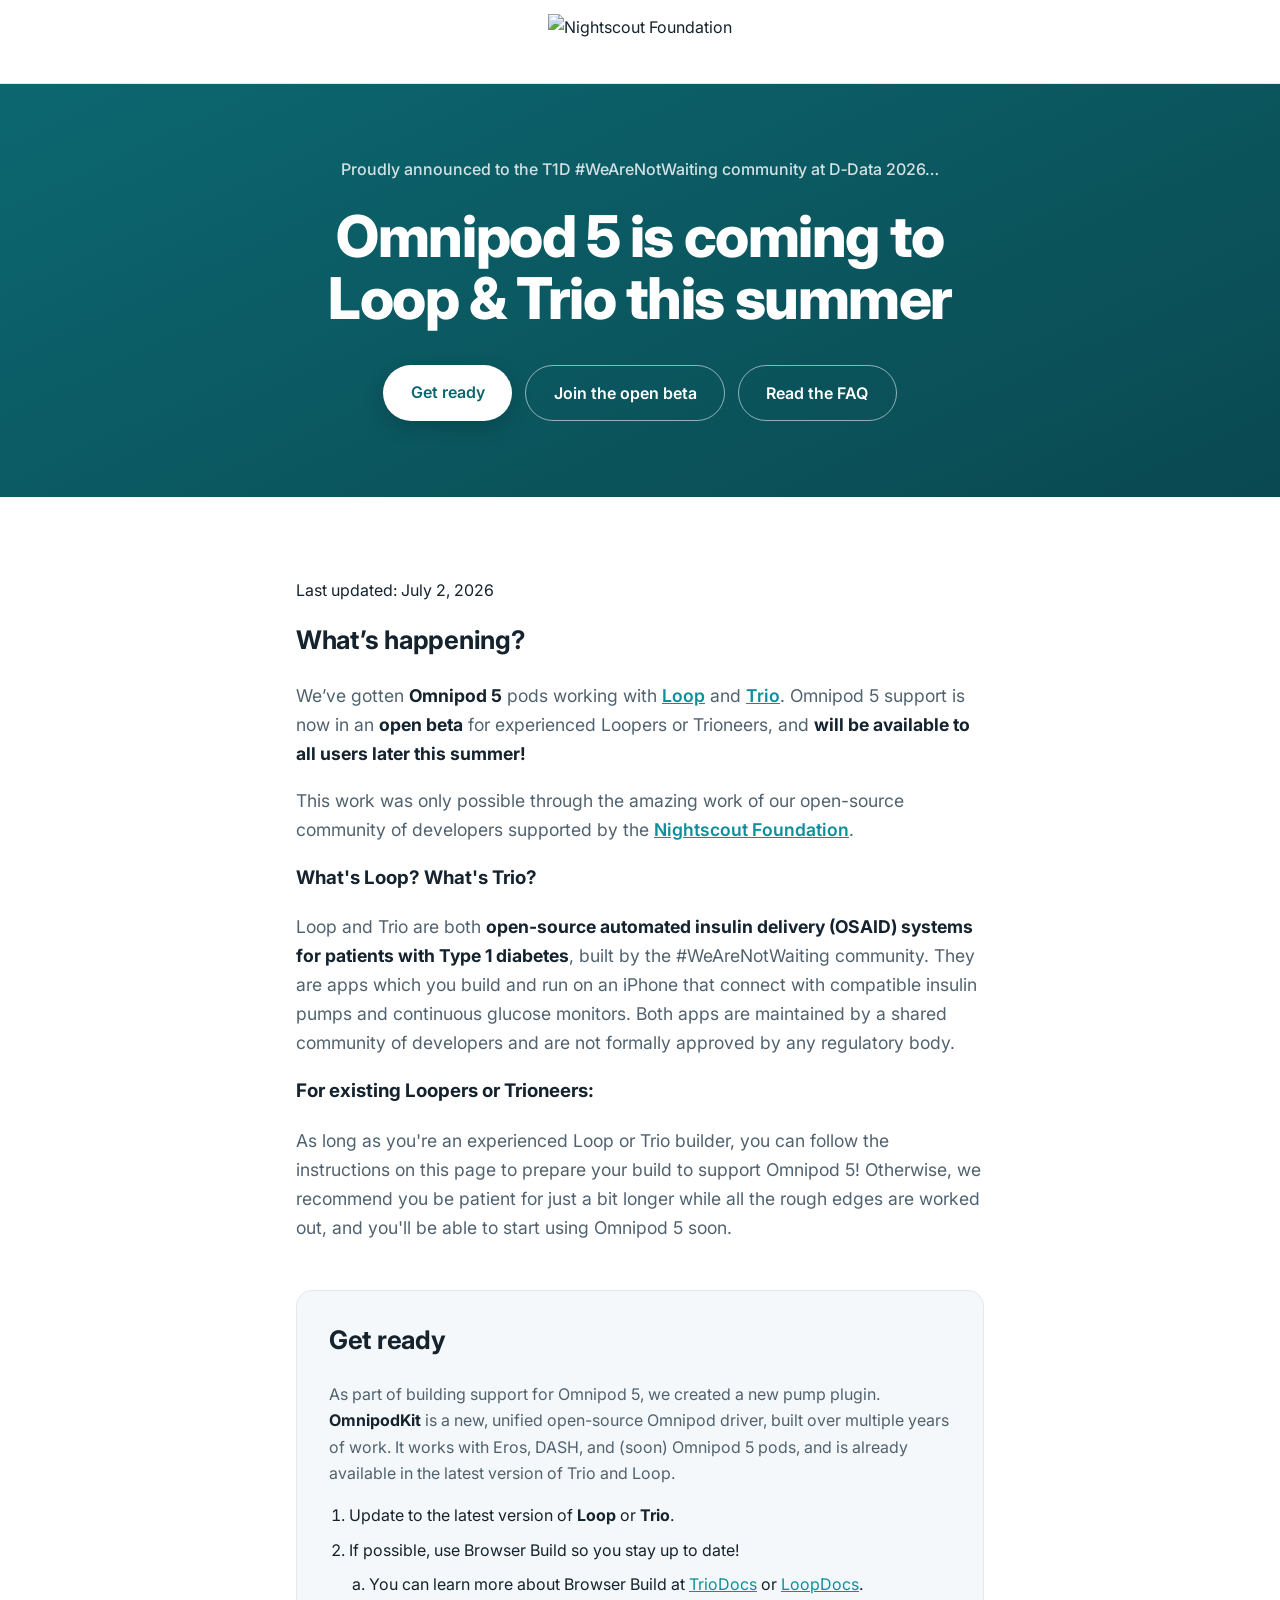
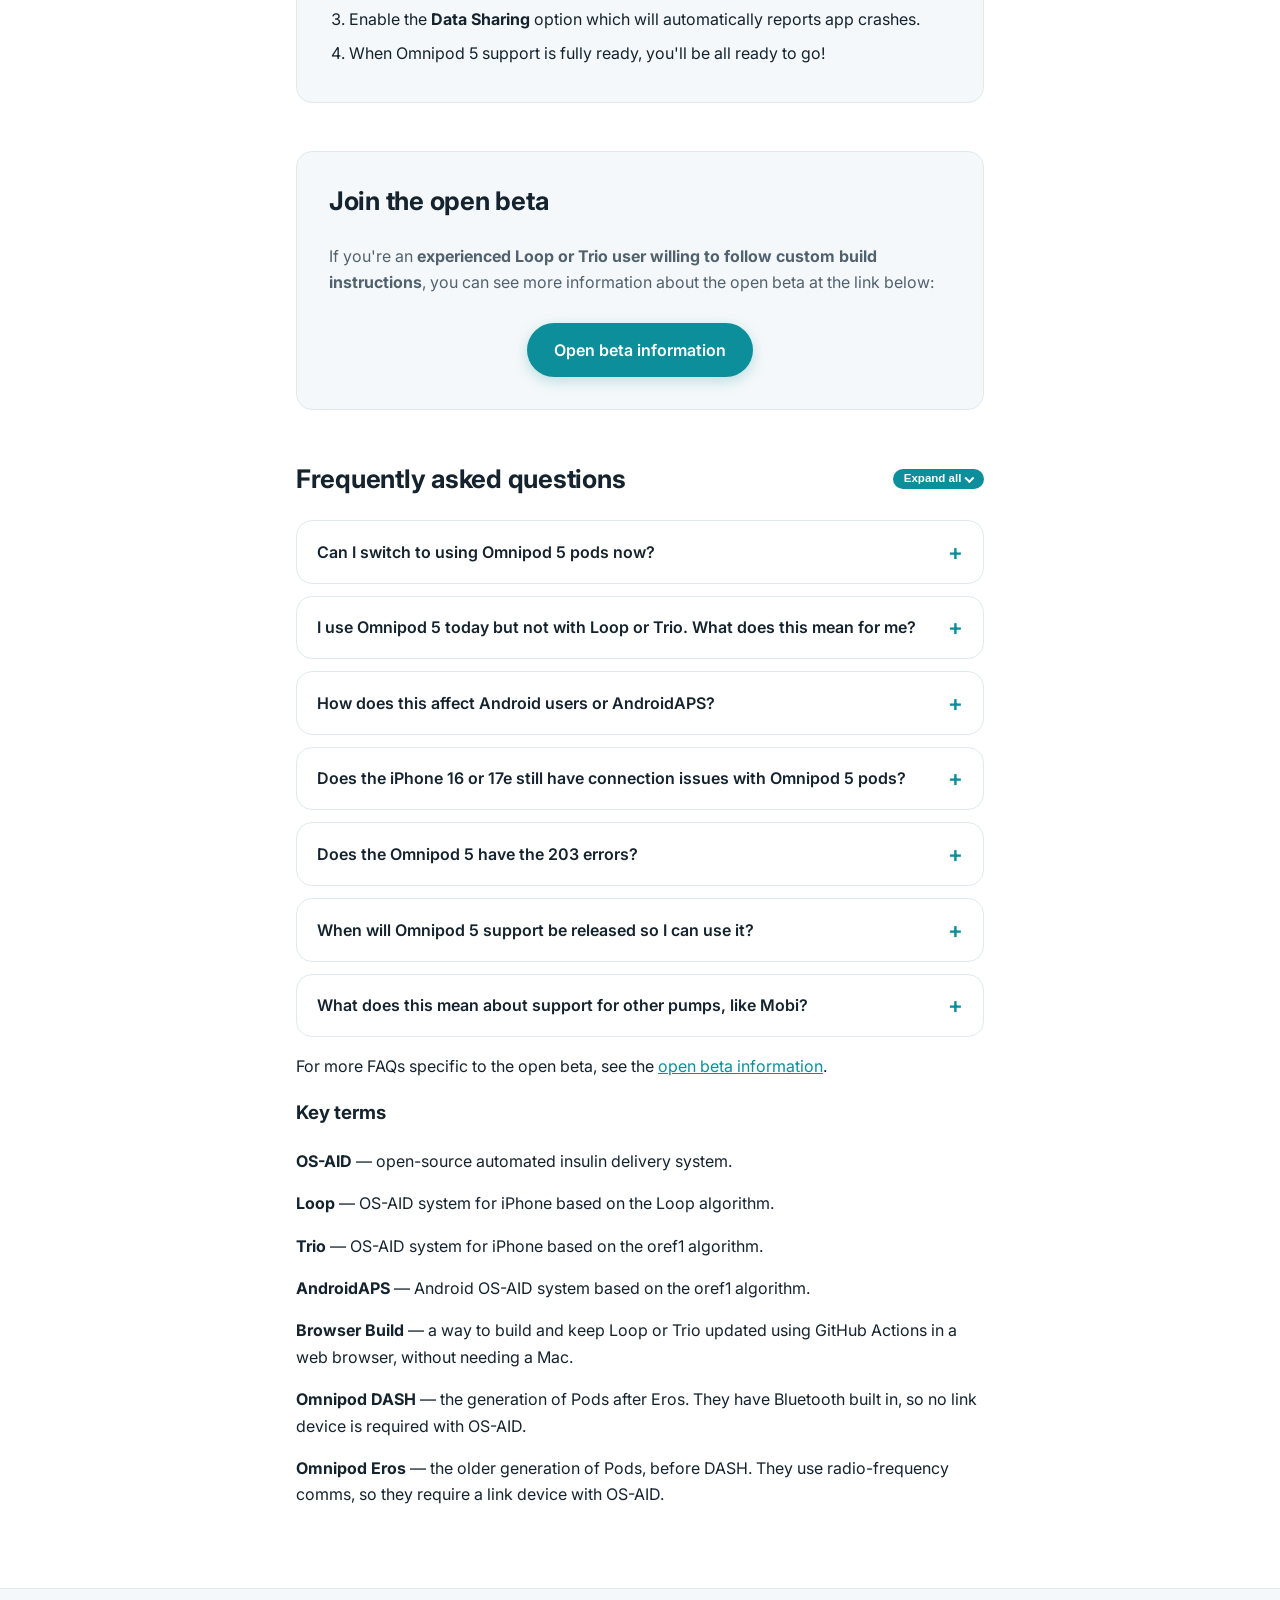
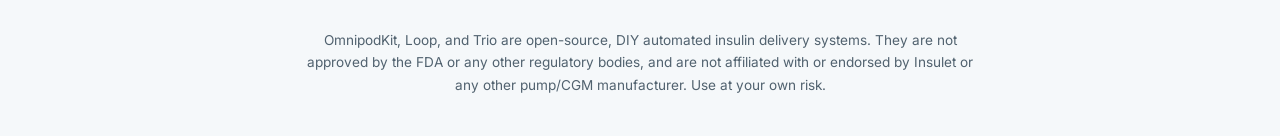
==== index.html @ 4ea5bf74 "open beta finalized" ====
<!DOCTYPE html>
<html lang="en">
<head>
  <meta charset="utf-8">
  <meta name="viewport" content="width=device-width, initial-scale=1">
  <title>Omnipod 5 &mdash; Open-Source AID</title>
  <meta name="description" content="Omnipod 5 support is coming to Loop and Trio. Now in open beta.">
  <link rel="canonical" href="https://nightscout.github.io/omnipod-five/">
  <link rel="icon" type="image/x-icon" href="https://images.squarespace-cdn.com/content/v1/55f63267e4b0b1dfc5acf418/1442265065987-1VM2K3CEKIJW9HN2O4BN/favicon.ico?format=100w">
  <meta name="theme-color" content="#0c6770">
  <meta property="og:site_name" content="Omnipod 5 Open-Source AID">
  <meta property="og:title" content="Omnipod 5 is coming to Loop &amp; Trio this summer">
  <meta property="og:description" content="Omnipod 5 support is coming to Loop and Trio. Now in open beta.">
  <meta property="og:url" content="https://nightscout.github.io/omnipod-five/">
  <meta property="og:type" content="website">
  <meta property="og:image" content="https://images.squarespace-cdn.com/content/v1/55f63267e4b0b1dfc5acf418/1442203069181-92NIEDXNKCFH2N60T7VS/ns+foundation+green+text.png?format=1500w">
  <meta property="og:image:alt" content="Nightscout Foundation logo">
  <meta name="twitter:card" content="summary">
  <meta name="twitter:title" content="Omnipod 5 is coming to Loop &amp; Trio this summer">
  <meta name="twitter:description" content="Omnipod 5 support is coming to Loop and Trio. Now in open beta.">
  <meta name="twitter:image" content="https://images.squarespace-cdn.com/content/v1/55f63267e4b0b1dfc5acf418/1442203069181-92NIEDXNKCFH2N60T7VS/ns+foundation+green+text.png?format=1500w">
  <link rel="preconnect" href="https://fonts.googleapis.com">
  <link rel="preconnect" href="https://fonts.gstatic.com" crossorigin>
  <link href="https://fonts.googleapis.com/css2?family=Inter:wght@400;500;600;800&display=swap" rel="stylesheet">
  <link rel="stylesheet" href="style.css">
  <script async src="https://www.googletagmanager.com/gtag/js?id=UA-79494897-1"></script><script>window.dataLayer = window.dataLayer || [];function gtag(){dataLayer.push(arguments);}gtag('js', new Date());gtag('set', 'developer_id.dZjQwMz', true);gtag('config', 'UA-79494897-1');</script>
</head>
<body>
  <div class="topbar">
    <div class="wrap logos">
      <img class="logo-ns" src="https://images.squarespace-cdn.com/content/v1/55f63267e4b0b1dfc5acf418/1442203069181-92NIEDXNKCFH2N60T7VS/ns+foundation+green+text.png?format=1500w" alt="Nightscout Foundation">
    </div>
  </div>

  <header class="hero">
    <div class="wrap">
      <p class="kicker">
        Proudly announced to the T1D #WeAreNotWaiting community at
        <span class="nowrap">D&#8209;Data&nbsp;2026&hellip;</span>
      </p>
      <h1>Omnipod&nbsp;5 is coming to Loop &amp; Trio this summer</h1>
      <div class="cta-row">
        <a class="btn btn-primary" href="#help">Get ready</a>
        <a class="btn btn-ghost" href="#open-beta">Join the open beta</a>
        <a class="btn btn-ghost" href="#faq">Read the FAQ</a>
      </div>
    </div>
  </header>

  <main class="wrap">
    <p>Last updated: July 2, 2026</p>
    <section id="about" class="about">
      <h2>What&rsquo;s happening?</h2>
      <p>
        We&rsquo;ve gotten <strong>Omnipod&nbsp;5</strong> pods working with
        
        <a href="https://loopdocs.org" target="_blank" rel="noopener">Loop</a> and
        <a href="https://triodocs.org" target="_blank" rel="noopener">Trio</a>. 
        Omnipod 5 support is now in an <strong>open beta</strong> for experienced Loopers or Trioneers,
        and <strong>will be available to all users later this summer!</strong>
      </p>

      <p>This work was only possible through the amazing work of 
        our open-source community of developers supported by the
        <a href="https://nightscoutfoundation.org" target="_blank" rel="noopener">Nightscout Foundation</a>.</p>


        
      <h3>What's Loop? What's Trio?</h3>
      <p>
        Loop and Trio are both <strong>open-source automated insulin delivery (OSAID) systems for patients with Type 1 diabetes</strong>, built by the #WeAreNotWaiting community.
        They are apps which you build and run on an iPhone that connect with compatible insulin pumps and continuous glucose monitors.
        Both apps are maintained by a shared community of developers and are not formally approved by any regulatory body.
      </p>

      <h3>For existing Loopers or Trioneers:</h3>
      <p>As long as you're an experienced Loop or Trio builder, you can follow the instructions on this page to prepare your build to support Omnipod 5!

       Otherwise, we recommend you be patient for just a bit longer while all the rough edges are worked out, and you'll be able to start using Omnipod 5 soon.
      </p>


    </section>

    <section id="help" class="callout">
      <h2>Get ready</h2>
      <p>
        As part of building support for Omnipod 5, we created a new pump plugin. 
        <strong>OmnipodKit</strong> is a new, unified open-source Omnipod driver,
        built over multiple years of work. It works with Eros, DASH, and (soon) 
        Omnipod&nbsp;5 pods, and is already available in the latest version of Trio
        and Loop.
      </p>
      <ol>
        <li>Update to the latest version of <strong>Loop</strong> or <strong>Trio</strong>.</li>
        <li>If possible, use Browser Build so you stay up to date!
          <ol type="a">
            <li>You can learn more about Browser Build at <a href="https://triodocs.org/install/build/browser/browser-build-overview/">TrioDocs</a> or <a href="https://loopkit.github.io/loopdocs/browser/bb-overview/">LoopDocs</a>.</li>
          </ol>
        </li>
        <li>Enable the <strong>Data Sharing</strong> option which will automatically reports app crashes.</li>
        <li>When Omnipod 5 support is fully ready, you'll be all ready to go!</li>
      </ol>
    </section>






    <section id="open-beta" class="callout">
      <h2>Join the open beta</h2>
      <p>
        If you're an <b>experienced Loop or Trio user willing to follow custom build instructions</b>, you can see more information about the open beta at the link below:
      </p>

      <div class="cta-row">
        <a class="btn" href="open-beta.html">Open beta information</a>
      </div>

    </section>

    <section id="faq" class="faq" itemscope itemtype="https://schema.org/FAQPage">
      <h2 class="faq-head">Frequently asked questions
        <span class="faq-head-actions">
          <button type="button" class="btn faq-expand-toggle">Expand all</button>
        </span>
      </h2>

      <details itemprop="mainEntity" itemscope itemtype="https://schema.org/Question">
        <summary itemprop="name">Can I switch to using Omnipod 5 pods now?</summary>
        <meta itemprop="keywords" content="availability, available now, use today, ready, switch, open beta, custom build, omnipodkit, dash, eros, data sharing">
        <div class="answer" itemprop="acceptedAnswer" itemscope itemtype="https://schema.org/Answer"><div itemprop="text">
          <p>
            We&rsquo;re excited too - <b>BUT Omnipod 5 support is not available in Trio or Loop yet</b> unless you are an advanced user willing to follow custom build instructions!
            However, OmnipodKit is already available in the latest
            versions of Trio and Loop for users of DASH and Eros pods.
          </p>
          <p>
            Our developers have put
            multiple years of work into a unified pump driver that works with Eros,
            DASH, and Omnipod&nbsp;5 pods. You can help us by enabling the Data Sharing
            option while continuing to use your current DASH or Eros pods.
          </p>
        </div></div>
      </details>

      <details itemprop="mainEntity" itemscope itemtype="https://schema.org/Question">
        <summary itemprop="name">I use Omnipod 5 today but not with Loop or Trio. What does this mean for me?</summary>
        <meta itemprop="keywords" content="current omnipod 5 user, existing user, official app, insulet, controller, nothing changes">
        <div class="answer" itemprop="acceptedAnswer" itemscope itemtype="https://schema.org/Answer"><div itemprop="text">
          <p>
            Loop and Trio are community-maintained applications for those who were not waiting for
            advanced algorithms to control their type 1 diabetes. <b>If Omnipod 5 is working for you,
              great! Nothing is changing.</b> This announcement brings more options to existing users of Loop and Trio
              who use other pumps or pods.
          </p>
        </div></div>
      </details>

      <details itemprop="mainEntity" itemscope itemtype="https://schema.org/Question">
        <summary itemprop="name">How does this affect Android users or AndroidAPS?</summary>
        <meta itemprop="keywords" content="android, aaps, samsung, pixel, eta, timeline, discord, facebook">
        <div class="answer" itemprop="acceptedAnswer" itemscope itemtype="https://schema.org/Answer"><div itemprop="text">
          <p>
            Loop and Trio are for iOS (iPhone) only. Once Omnipod 5 support has launched,
            you can get an iPhone and switch to Loop or Trio.
          </p>
          <p>
            While we don't have anything to announce today, there is work being done on supporting
            Omnipod 5 in AndroidAPS - it is just not ready and doesn't currently have an ETA.
          </p>
          <p>
            You can keep up to date on development progress by monitoring the
            <a href="https://www.facebook.com/groups/1900195340201874/" target="_blank" rel="noopener">AAPS Users Facebook group</a>
            or the <a href="https://discord.gg/unXQHEEYtF" target="_blank" rel="noopener">WeAreNotWaiting Discord server</a>. Tentatively, the AndroidAPS
            developers hope to support Omnipod&nbsp;5 by the end of the year &mdash;
            however, there is still much additional work needed.
          </p>
        </div></div>
      </details>

      <details itemprop="mainEntity" itemscope itemtype="https://schema.org/Question">
        <summary itemprop="name">Does the iPhone 16 or 17e still have connection issues with Omnipod 5 pods?</summary>
        <meta itemprop="keywords" content="iphone 16, iphone 17e, connection issues, bluetooth, disconnect, pairing, atlas, dash, compatibility, phone model">
        <div class="answer" itemprop="acceptedAnswer" itemscope itemtype="https://schema.org/Answer"><div itemprop="text">
          <p>
            There has been no indication that the iPhone&nbsp;16 or 17e have the same
            connection issues with Omnipod&nbsp;5 pods as with DASH Atlas pods.
          </p>
        </div></div>
      </details>

      <details itemprop="mainEntity" itemscope itemtype="https://schema.org/Question">
        <summary itemprop="name">Does the Omnipod 5 have the 203 errors?</summary>
        <meta itemprop="keywords" content="203 error, pod error, fault, failure, screamer, alarm, atlas">
        <div class="answer" itemprop="acceptedAnswer" itemscope itemtype="https://schema.org/Answer"><div itemprop="text">
          <p>
            We can&rsquo;t guarantee you won&rsquo;t encounter a 203 error or any other
            error, but at this time there has been no indication that the frequency of
            203 errors persists with Omnipod&nbsp;5 pods.
          </p>
        </div></div>
      </details>

      <details itemprop="mainEntity" itemscope itemtype="https://schema.org/Question">
        <summary itemprop="name">When will Omnipod 5 support be released so I can use it?</summary>
        <meta itemprop="keywords" content="release date, timeline, eta, when available, launch, summer, open beta, browser build">
        <div class="answer" itemprop="acceptedAnswer" itemscope itemtype="https://schema.org/Answer"><div itemprop="text">
          <p class="soon">When it&rsquo;s ready&trade;&#65039;</p> - likely by the end of the summer.
          <p>
            If you are familiar with building Loop or Trio, you can follow the open beta instructions above.
            Alternatively, just keep your app updated via Browser Build and you'll get support for Omnipod 5 when it's fully ready.
          </p>
        </div></div>
      </details>


      <details itemprop="mainEntity" itemscope itemtype="https://schema.org/Question">
        <summary itemprop="name">What does this mean about support for other pumps, like Mobi?</summary>
        <meta itemprop="keywords" content="tandem mobi, t:slim, tslim, other pumps, new pumps, pump support">
        <div class="answer" itemprop="acceptedAnswer" itemscope itemtype="https://schema.org/Answer"><div itemprop="text">
          <p>
            The same developers working on Omnipod&nbsp;5 are also working on Mobi.
            Omnipod&nbsp;5 took priority due to the drastic increase in 203 errors and
            iPhone 16/17e communication issues. We are still working on Tandem Mobi and
            hope to have an update for you&hellip; soon&trade;&#65039;&hellip;
          </p>
        </div></div>
      </details>

      <p>For more FAQs specific to the open beta, see the <a href="open-beta.html">open beta information</a>.</p>
    </section>

    <p></p>

      <h3>Key terms</h3>
      <p><strong>OS-AID</strong> &mdash; open-source automated insulin delivery system.</p>
      <p><strong>Loop</strong> &mdash; OS-AID system for iPhone based on the Loop algorithm.</p>
      <p><strong>Trio</strong> &mdash; OS-AID system for iPhone based on the oref1 algorithm.</p>
      <p><strong>AndroidAPS</strong> &mdash; Android OS-AID system based on the oref1 algorithm.</p>
      <p><strong>Browser Build</strong> &mdash; a way to build and keep Loop or Trio updated using GitHub Actions in a web browser, without needing a Mac.</p>
      <p><strong>Omnipod DASH</strong> &mdash; the generation of Pods after Eros. They have Bluetooth built in, so no link device is required with OS-AID.</p>
      <p><strong>Omnipod Eros</strong> &mdash; the older generation of Pods, before DASH. They use radio-frequency comms, so they require a link device with OS-AID.</p>

  </main>

  <footer class="site-footer">
    <div class="wrap">
      <p class="disclaimer">
        OmnipodKit, Loop, and Trio are open-source, DIY automated insulin
        delivery systems. They are not approved by the FDA or any other regulatory bodies, and are not
        affiliated with or endorsed by Insulet or any other pump/CGM manufacturer. Use at
        your own risk.
      </p>
    </div>
  </footer>

  <script src="faq.js" defer></script>
</body>
</html>
---- style.css ----
:root {
  --bg: #ffffff;
  --bg-soft: #f5f8fa;
  --fg: #15232e;
  --fg-soft: #51626f;
  --accent: #0c8f9b;
  --accent-deep: #0a6f79;
  --brand-1: #0c6770;
  --brand-2: #0a4951;
  --border: #e2e9ed;
  --radius: 16px;
}

* { box-sizing: border-box; }

html { scroll-behavior: smooth; }

body {
  margin: 0;
  background: var(--bg);
  color: var(--fg);
  font-family: "Inter", -apple-system, BlinkMacSystemFont, "Segoe UI", Roboto, Helvetica, Arial, sans-serif;
  line-height: 1.65;
  -webkit-font-smoothing: antialiased;
}

.wrap {
  width: 100%;
  max-width: 46rem;
  margin: 0 auto;
  padding: 0 1.5rem;
}

.nowrap { white-space: nowrap; }

/* Partner logo bar */
.topbar {
  background: #fff;
  padding: 0.9rem 0;
  border-bottom: 1px solid var(--border);
}

.logos {
  display: flex;
  flex-wrap: wrap;
  align-items: center;
  justify-content: center;
  gap: 0.75rem 2.75rem;
}

.logos img {
  width: auto;
  vertical-align: middle;
}

.logo-ns { height: 54px; }

/* Hero */
.hero {
  background: linear-gradient(155deg, var(--brand-1) 0%, var(--brand-2) 100%);
  color: #fff;
  padding: 4.5rem 0 4.75rem;
  text-align: center;
}

.kicker {
  font-size: 1rem;
  font-weight: 500;
  color: rgba(255, 255, 255, 0.82);
  max-width: 38rem;
  margin: 0 auto 1.4rem;
}

.hero h1 {
  font-size: clamp(2.4rem, 6vw, 3.6rem);
  font-weight: 800;
  line-height: 1.08;
  margin: 0 auto 2.25rem;
  max-width: 18ch;
  letter-spacing: -0.025em;
}

.cta-row {
  display: flex;
  gap: 0.85rem;
  justify-content: center;
  flex-wrap: wrap;
}

.btn {
  display: inline-block;
  padding: 0.85rem 1.7rem;
  border-radius: 999px;
  font-weight: 600;
  font-size: 1rem;
  text-decoration: none;
  transition: transform 0.12s ease, background 0.12s ease, box-shadow 0.12s ease;
  /* Default appearance (used on light backgrounds, e.g. the open-beta callout) */
  background: var(--accent);
  color: #fff;
  box-shadow: 0 4px 14px rgba(12, 143, 155, 0.25);
}

.btn:hover { background: var(--accent-deep); }

.btn:active { transform: translateY(1px); }

.btn-primary {
  background: #fff;
  color: var(--brand-1);
  box-shadow: 0 6px 20px rgba(0, 0, 0, 0.18);
}

.btn-primary:hover { background: #f0fbfb; }

.btn-ghost {
  background: transparent;
  box-shadow: none;
  border: 1.5px solid rgba(255, 255, 255, 0.55);
  color: #fff;
}

.btn-ghost:hover { background: rgba(255, 255, 255, 0.14); }

/* Sections */
main.wrap { padding-top: 4rem; padding-bottom: 4rem; }

section + section { margin-top: 3rem; }

h2 {
  font-size: 1.6rem;
  letter-spacing: -0.01em;
  margin: 0 0 1.25rem;
}

.about p { font-size: 1.1rem; color: var(--fg-soft); }
.about strong { color: var(--fg); }

a { color: var(--accent); }
.about a { font-weight: 600; }

/* Callout */
.callout {
  background: var(--bg-soft);
  border: 1px solid var(--border);
  border-radius: var(--radius);
  padding: 1.75rem 2rem;
}

.callout > p {
  margin: 0 0 1rem;
  color: var(--fg-soft);
}

.callout > p strong { color: var(--fg); }

.callout ol {
  margin: 0;
  padding-left: 1.25rem;
}

.callout li { margin: 0.5rem 0; }

/* FAQ */
.faq details {
  border: 1px solid var(--border);
  border-radius: var(--radius);
  margin-bottom: 0.75rem;
  background: var(--bg);
  overflow: hidden;
}

.faq summary {
  cursor: pointer;
  padding: 1.1rem 1.25rem;
  font-weight: 600;
  list-style: none;
  display: flex;
  justify-content: space-between;
  align-items: center;
  gap: 1rem;
}

.faq summary::-webkit-details-marker { display: none; }

.faq summary::after {
  content: "+";
  font-size: 1.4rem;
  color: var(--accent);
  transition: transform 0.2s ease;
  line-height: 1;
}

.faq details[open] summary::after { transform: rotate(45deg); }

.faq .answer {
  padding: 0 1.25rem 1.1rem;
  color: var(--fg-soft);
}

.faq .answer p { margin: 0.5rem 0; }

.soon {
  font-weight: 600;
  color: var(--accent);
}
/* Subpage */
.hero.subpage { padding: 3rem 0 3.25rem; }

.hero.subpage h1 { margin-bottom: 1.25rem; }

.back-link {
  display: inline-block;
  margin-bottom: 1.5rem;
  font-weight: 600;
  color: var(--accent);
  text-decoration: none;
}

.back-link:hover { text-decoration: underline; }

.stub {
  font-style: italic;
  color: var(--fg-soft);
}

/* FAQ band with side table of contents (open-beta subpage) */
.faq-band {
  border-top: 1px solid var(--border);
  margin-top: 3rem;
  padding: 3rem 0;
}

.faq-inner {
  width: 100%;
  max-width: 60rem;
  margin: 0 auto;
  padding: 0 1.5rem;
}

.faq-layout {
  display: grid;
  grid-template-columns: 15rem 1fr;
  gap: 2.5rem;
  align-items: start;
  margin-top: 1.5rem;
}

.faq-toc { position: sticky; top: 1.5rem; }

.faq-toc h3 {
  font-size: 0.8rem;
  text-transform: uppercase;
  letter-spacing: 0.06em;
  color: var(--fg-soft);
  margin: 0 0 0.75rem;
}

.faq-toc ol {
  list-style: none;
  margin: 0;
  padding: 0;
  border-left: 2px solid var(--border);
}

.faq-toc a {
  display: block;
  padding: 0.4rem 0 0.4rem 1rem;
  margin-left: -2px;
  border-left: 2px solid transparent;
  color: var(--fg-soft);
  text-decoration: none;
  font-weight: 500;
  font-size: 0.95rem;
  line-height: 1.35;
}

.faq-toc a:hover { color: var(--accent); }

.faq-toc a.active {
  color: var(--accent);
  border-left-color: var(--accent);
  font-weight: 600;
}

.faq-group { scroll-margin-top: 1.5rem; }
.faq-group + .faq-group { margin-top: 2.5rem; }

.faq-group h3 {
  font-size: 1.2rem;
  margin: 0 0 1rem;
}

.faq-head {
  display: flex;
  align-items: center;
  justify-content: space-between;
  gap: 0.75rem 1rem;
  flex-wrap: wrap;
}

/* Mini variant of .btn, right-aligned within the FAQ heading. */
.faq-expand-toggle.btn {
  margin-left: auto;
  padding: 0.28rem 0.7rem;
  font-size: 0.72rem;
  font-weight: 600;
  line-height: 1;
  border: 0;
  border-radius: 999px;
  box-shadow: none;
  cursor: pointer;
  white-space: nowrap;
  display: inline-flex;
  align-items: center;
  gap: 0.4em;
}

/* Chevron: points down (v) when collapsed, flips up (^) when expanded. */
.faq-expand-toggle.btn::after {
  content: "";
  width: 0.42em;
  height: 0.42em;
  border-right: 2px solid currentColor;
  border-bottom: 2px solid currentColor;
  transform: translateY(-0.12em) rotate(45deg);
  transition: transform 0.15s ease;
}

.faq-expand-toggle.btn.is-open::after {
  transform: translateY(0.12em) rotate(-135deg);
}

/* Right-aligned actions cluster (search + expand toggle) in the FAQ heading. */
.faq-head-actions {
  margin-left: auto;
  display: inline-flex;
  align-items: center;
  gap: 0.6rem;
  flex-wrap: wrap;
}

.faq-head-actions .faq-expand-toggle.btn { margin-left: 0; }

.faq-search-input {
  font-family: inherit;
  font-weight: 400;
  font-size: 0.85rem;
  padding: 0.4rem 0.85rem;
  border: 1px solid var(--border);
  border-radius: 999px;
  background: #fff;
  color: var(--fg);
  min-width: 14rem;
  transition: border-color 0.15s ease, box-shadow 0.15s ease;
}

.faq-search-input::placeholder { color: var(--fg-soft); }

.faq-search-input:focus {
  outline: none;
  border-color: var(--accent);
  box-shadow: 0 0 0 3px rgba(12, 143, 155, 0.15);
}

.faq-no-results {
  color: var(--fg-soft);
  margin-top: 1rem;
}

@media (max-width: 40rem) {
  .faq-head-actions { width: 100%; }
  .faq-search-input { flex: 1 1 auto; min-width: 0; }
}

@media (max-width: 52rem) {
  .faq-layout { grid-template-columns: 1fr; gap: 1.25rem; }
  .faq-toc { position: static; }
  .faq-toc ol {
    display: flex;
    flex-wrap: wrap;
    gap: 0.5rem;
    border-left: 0;
  }
  .faq-toc a {
    margin-left: 0;
    padding: 0.35rem 0.75rem;
    border: 1px solid var(--border);
    border-radius: 999px;
  }
  .faq-toc a.active { border-color: var(--accent); }
}

/* Warning callout (open-beta subpage) */
.warning {
  background: #fff8e6;
  border: 1px solid #f0d68a;
  border-left: 4px solid #e0a800;
  border-radius: var(--radius);
  padding: 1.25rem 1.5rem;
  margin-top: 1.5rem;
  color: var(--fg);
}

.warning-title {
  margin: 0 0 0.5rem;
  font-weight: 700;
  font-size: 1.1rem;
  text-transform: uppercase;
  letter-spacing: 0.03em;
  color: var(--fg-soft);
}

.warning p { margin: 0 0 0.75rem; }
.warning ol { margin: 0; padding-left: 1.25rem; }
.warning li { margin: 0.5rem 0; }

/* Button rows below warning/callout text */
.warning .cta-row,
.callout .cta-row {
  padding: 0.75rem 0 0.25rem;
}

/* Setup instructions band (open-beta subpage) */
.setup-band {
  border-top: 1px solid var(--border);
  padding: 3rem 0 1rem;
}

.setup-band > .wrap > h2 { margin-bottom: 1.5rem; }

/* Footer */
.site-footer {
  border-top: 1px solid var(--border);
  padding: 2.5rem 0;
  background: var(--bg-soft);
}

.disclaimer {
  font-size: 0.85rem;
  color: var(--fg-soft);
  margin: 0;
  text-align: center;
}
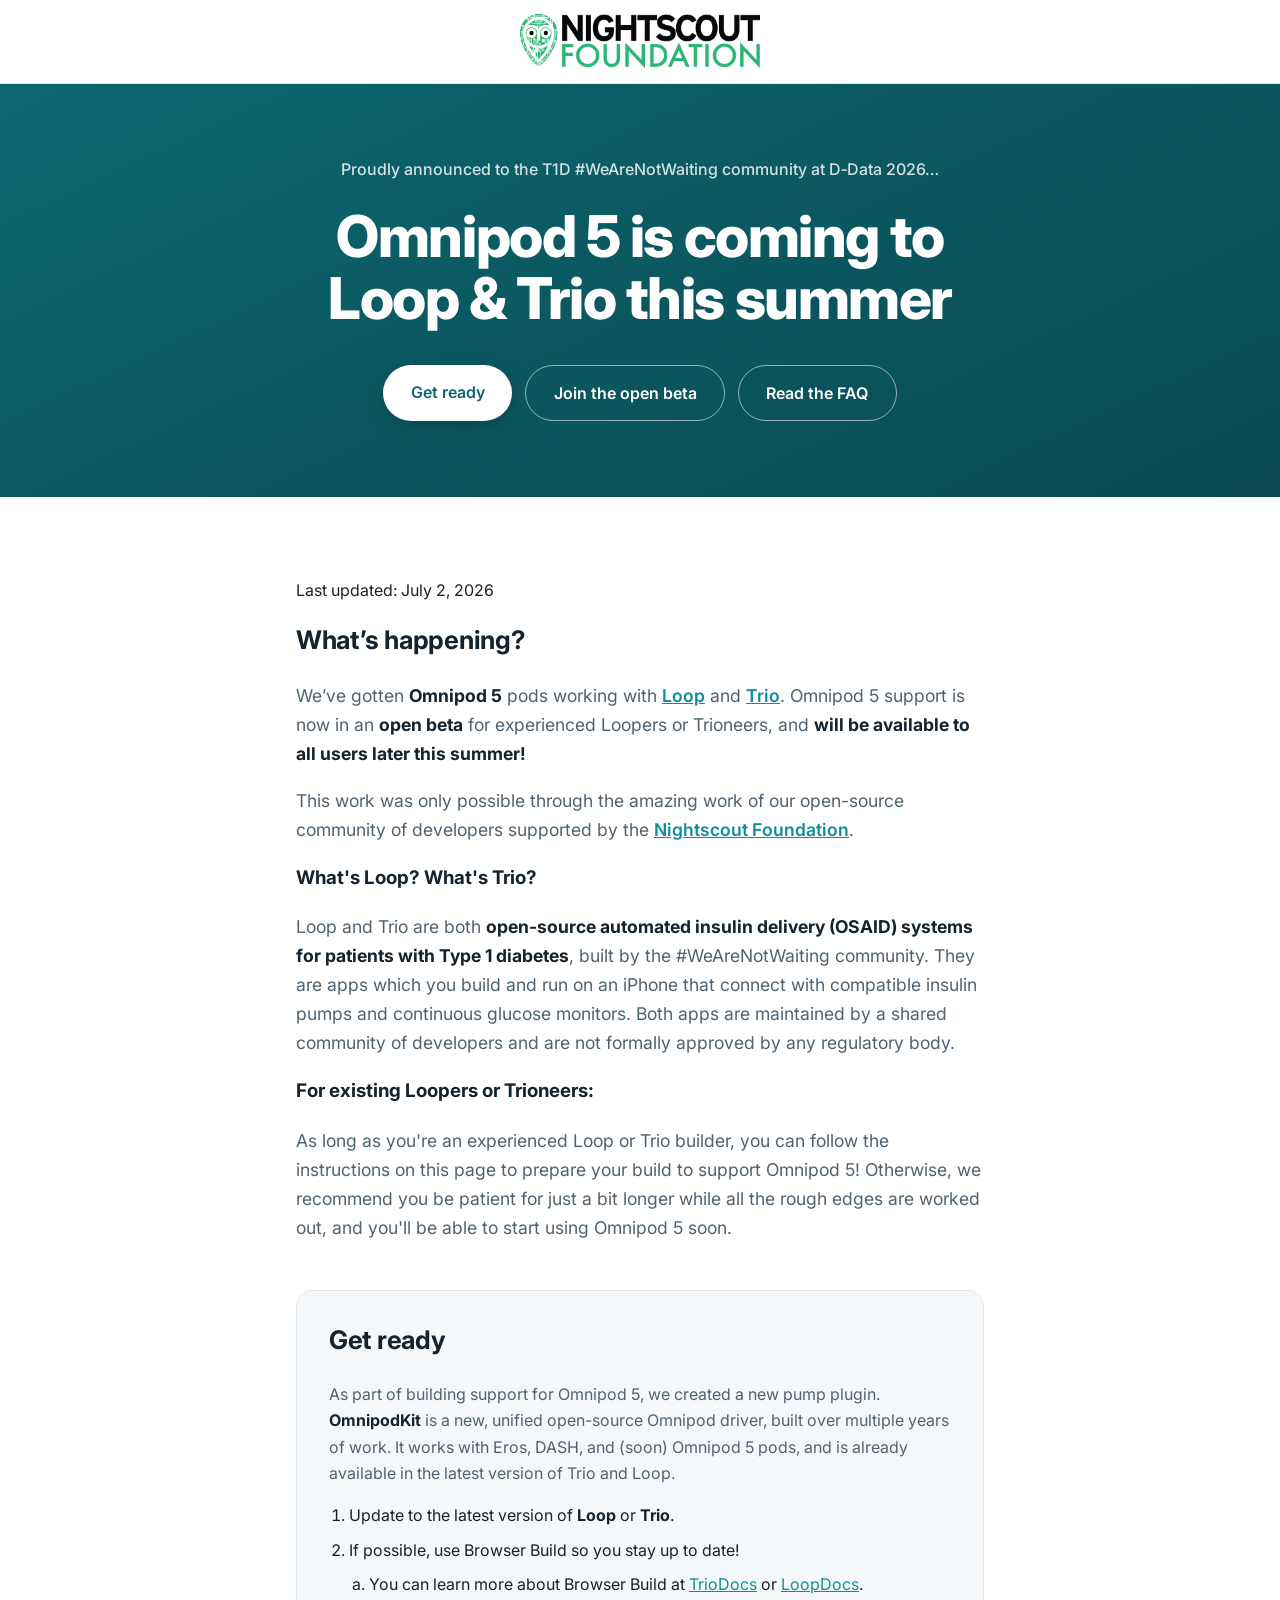
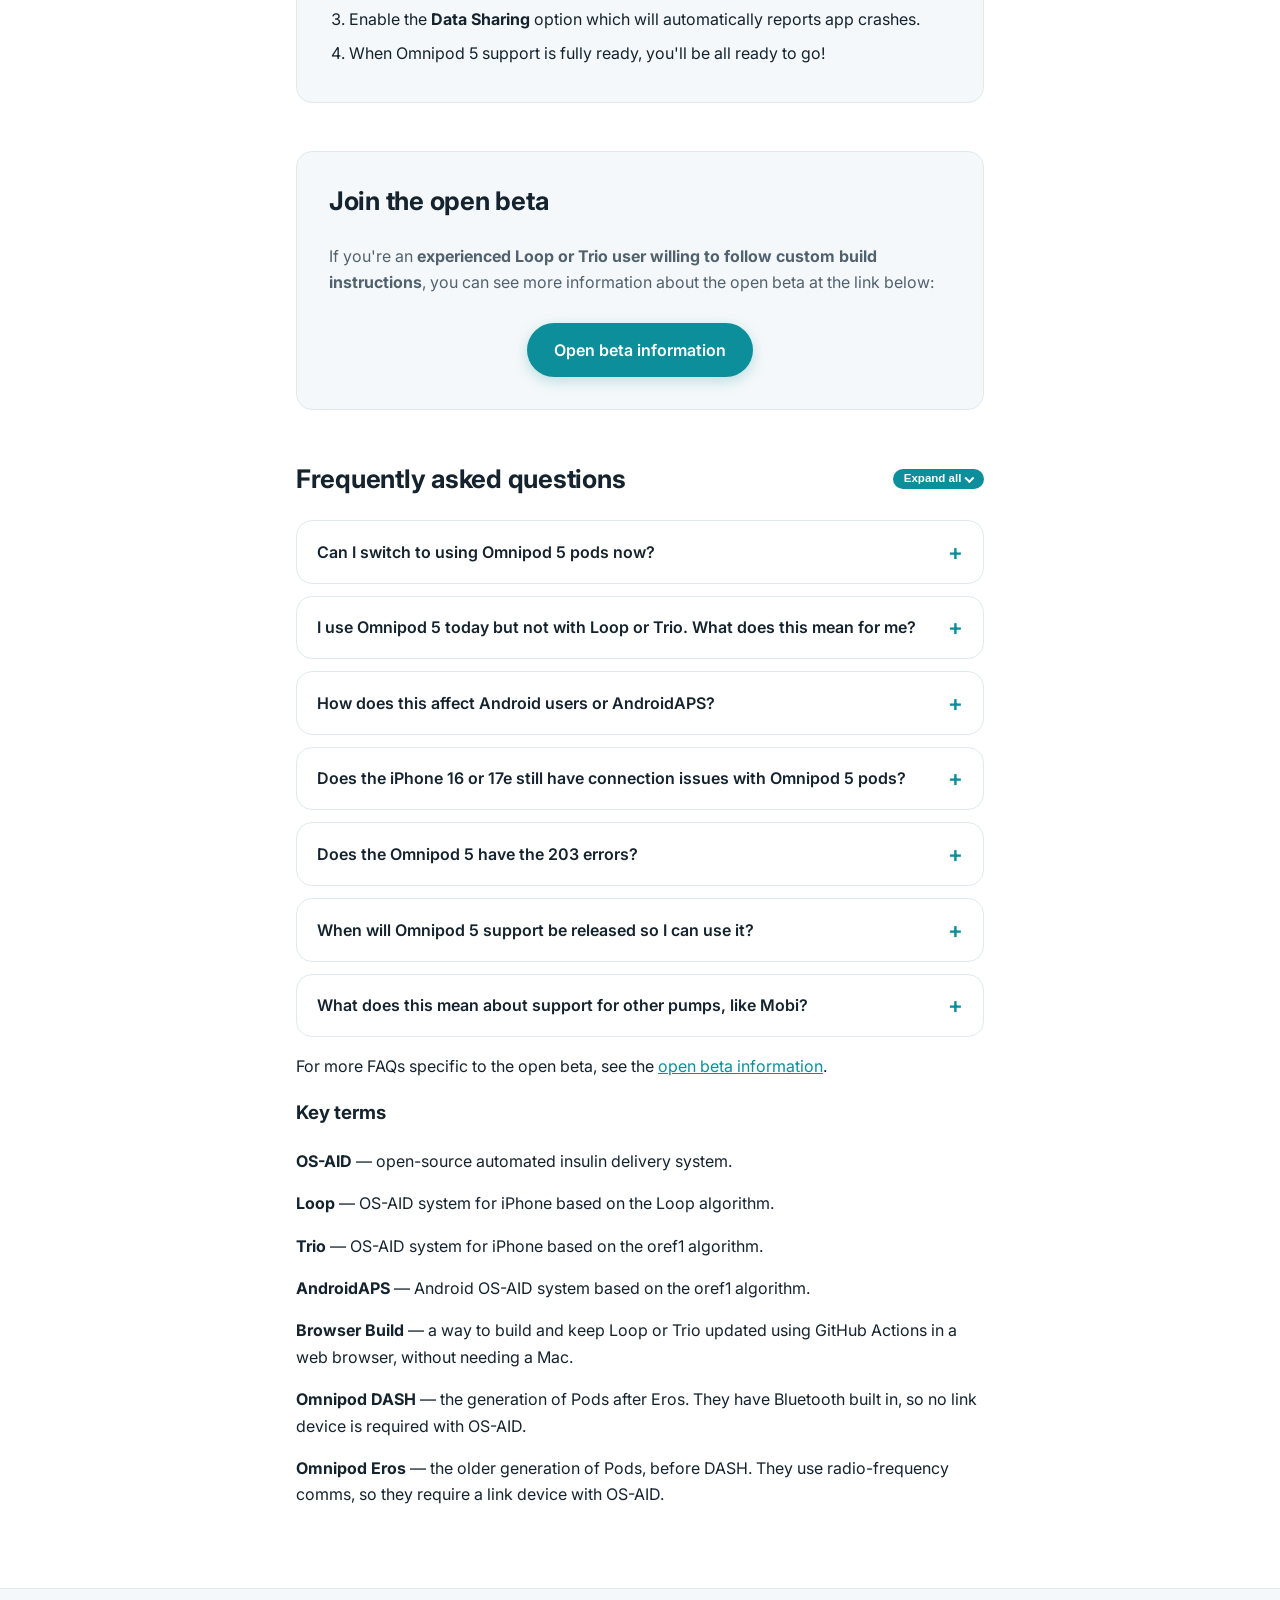
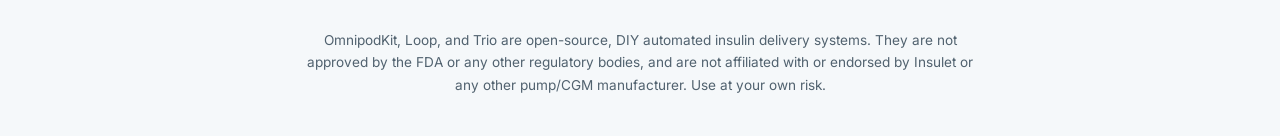
==== commit 30b94d80: "fix logos" ====
--- a/index.html
+++ b/index.html
@@ -6,19 +6,19 @@
   <title>Omnipod 5 &mdash; Open-Source AID</title>
   <meta name="description" content="Omnipod 5 support is coming to Loop and Trio. Now in open beta.">
   <link rel="canonical" href="https://nightscout.github.io/omnipod-five/">
-  <link rel="icon" type="image/x-icon" href="https://images.squarespace-cdn.com/content/v1/55f63267e4b0b1dfc5acf418/1442265065987-1VM2K3CEKIJW9HN2O4BN/favicon.ico?format=100w">
+  <link rel="icon" type="image/x-icon" href="favicon.ico">
   <meta name="theme-color" content="#0c6770">
   <meta property="og:site_name" content="Omnipod 5 Open-Source AID">
   <meta property="og:title" content="Omnipod 5 is coming to Loop &amp; Trio this summer">
   <meta property="og:description" content="Omnipod 5 support is coming to Loop and Trio. Now in open beta.">
   <meta property="og:url" content="https://nightscout.github.io/omnipod-five/">
   <meta property="og:type" content="website">
-  <meta property="og:image" content="https://images.squarespace-cdn.com/content/v1/55f63267e4b0b1dfc5acf418/1442203069181-92NIEDXNKCFH2N60T7VS/ns+foundation+green+text.png?format=1500w">
+  <meta property="og:image" content="logo.png">
   <meta property="og:image:alt" content="Nightscout Foundation logo">
   <meta name="twitter:card" content="summary">
   <meta name="twitter:title" content="Omnipod 5 is coming to Loop &amp; Trio this summer">
   <meta name="twitter:description" content="Omnipod 5 support is coming to Loop and Trio. Now in open beta.">
-  <meta name="twitter:image" content="https://images.squarespace-cdn.com/content/v1/55f63267e4b0b1dfc5acf418/1442203069181-92NIEDXNKCFH2N60T7VS/ns+foundation+green+text.png?format=1500w">
+  <meta name="twitter:image" content="logo.png">
   <link rel="preconnect" href="https://fonts.googleapis.com">
   <link rel="preconnect" href="https://fonts.gstatic.com" crossorigin>
   <link href="https://fonts.googleapis.com/css2?family=Inter:wght@400;500;600;800&display=swap" rel="stylesheet">
@@ -28,7 +28,7 @@
 <body>
   <div class="topbar">
     <div class="wrap logos">
-      <img class="logo-ns" src="https://images.squarespace-cdn.com/content/v1/55f63267e4b0b1dfc5acf418/1442203069181-92NIEDXNKCFH2N60T7VS/ns+foundation+green+text.png?format=1500w" alt="Nightscout Foundation">
+      <img class="logo-ns" src="logo.png" alt="Nightscout Foundation">
     </div>
   </div>
 
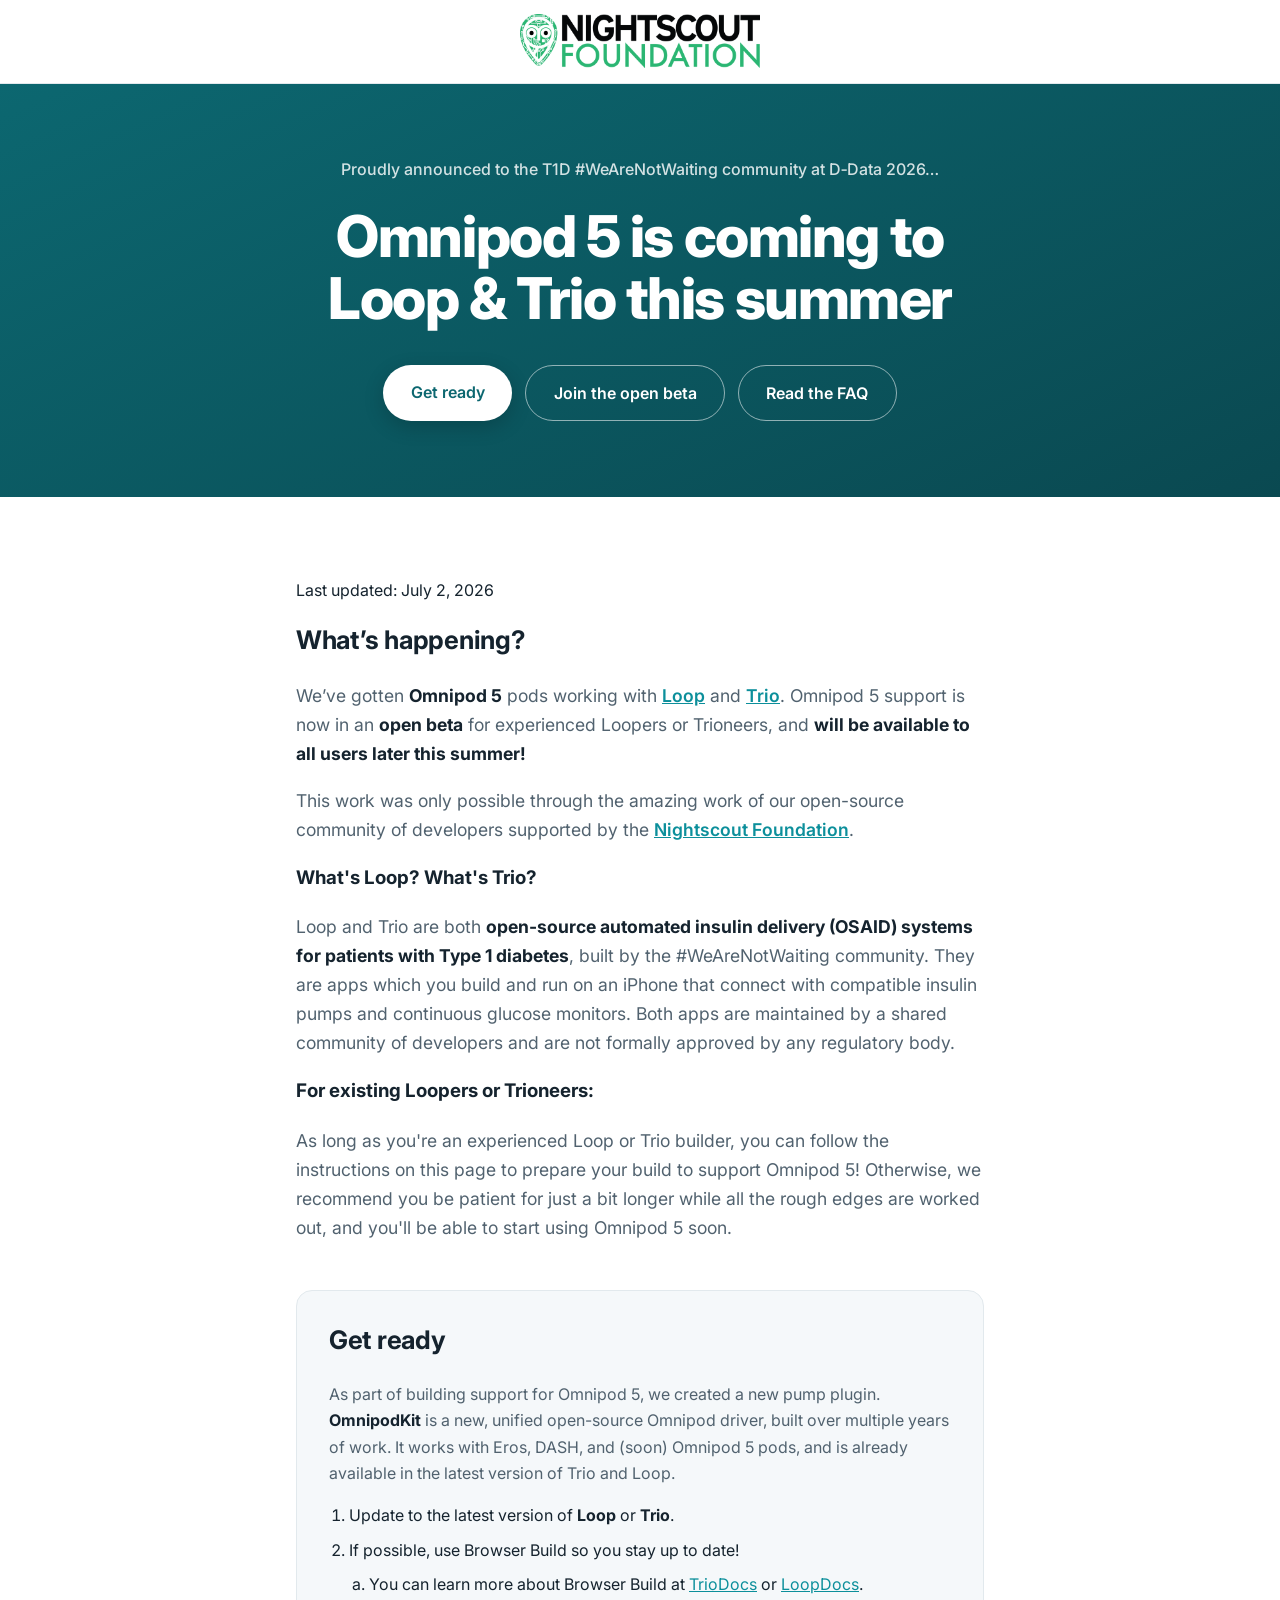
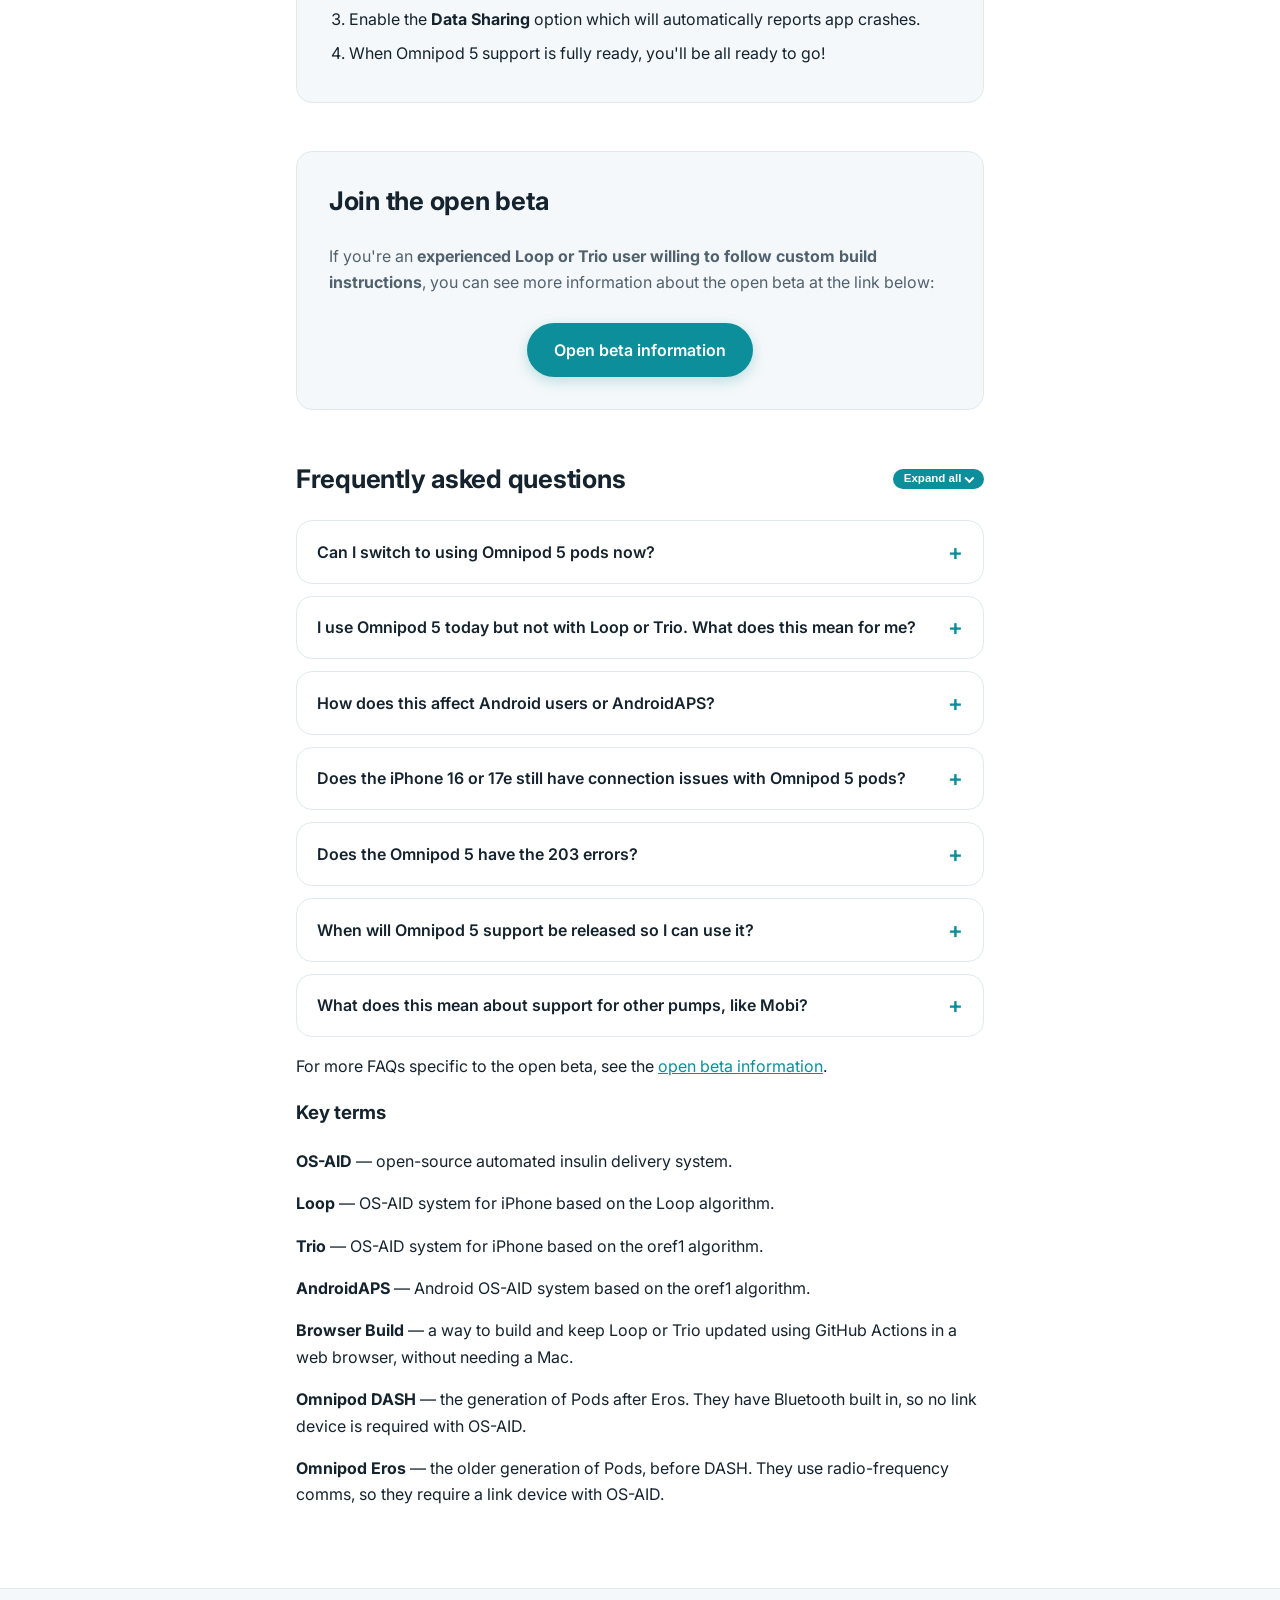
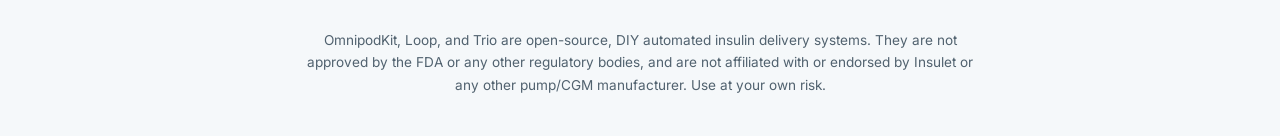
==== commit 05c5d61a: "fix image" ====
--- a/index.html
+++ b/index.html
@@ -13,12 +13,14 @@
   <meta property="og:description" content="Omnipod 5 support is coming to Loop and Trio. Now in open beta.">
   <meta property="og:url" content="https://nightscout.github.io/omnipod-five/">
   <meta property="og:type" content="website">
-  <meta property="og:image" content="logo.png">
+  <meta property="og:image" content="https://nightscout.github.io/omnipod-five/og-image.png">
+  <meta property="og:image:width" content="1200">
+  <meta property="og:image:height" content="630">
   <meta property="og:image:alt" content="Nightscout Foundation logo">
-  <meta name="twitter:card" content="summary">
+  <meta name="twitter:card" content="summary_large_image">
   <meta name="twitter:title" content="Omnipod 5 is coming to Loop &amp; Trio this summer">
   <meta name="twitter:description" content="Omnipod 5 support is coming to Loop and Trio. Now in open beta.">
-  <meta name="twitter:image" content="logo.png">
+  <meta name="twitter:image" content="https://nightscout.github.io/omnipod-five/og-image.png">
   <link rel="preconnect" href="https://fonts.googleapis.com">
   <link rel="preconnect" href="https://fonts.gstatic.com" crossorigin>
   <link href="https://fonts.googleapis.com/css2?family=Inter:wght@400;500;600;800&display=swap" rel="stylesheet">
@@ -28,7 +30,7 @@
 <body>
   <div class="topbar">
     <div class="wrap logos">
-      <img class="logo-ns" src="logo.png" alt="Nightscout Foundation">
+      <img class="logo-ns" src="https://nightscout.github.io/omnipod-five/logo.png" alt="Nightscout Foundation">
     </div>
   </div>
 
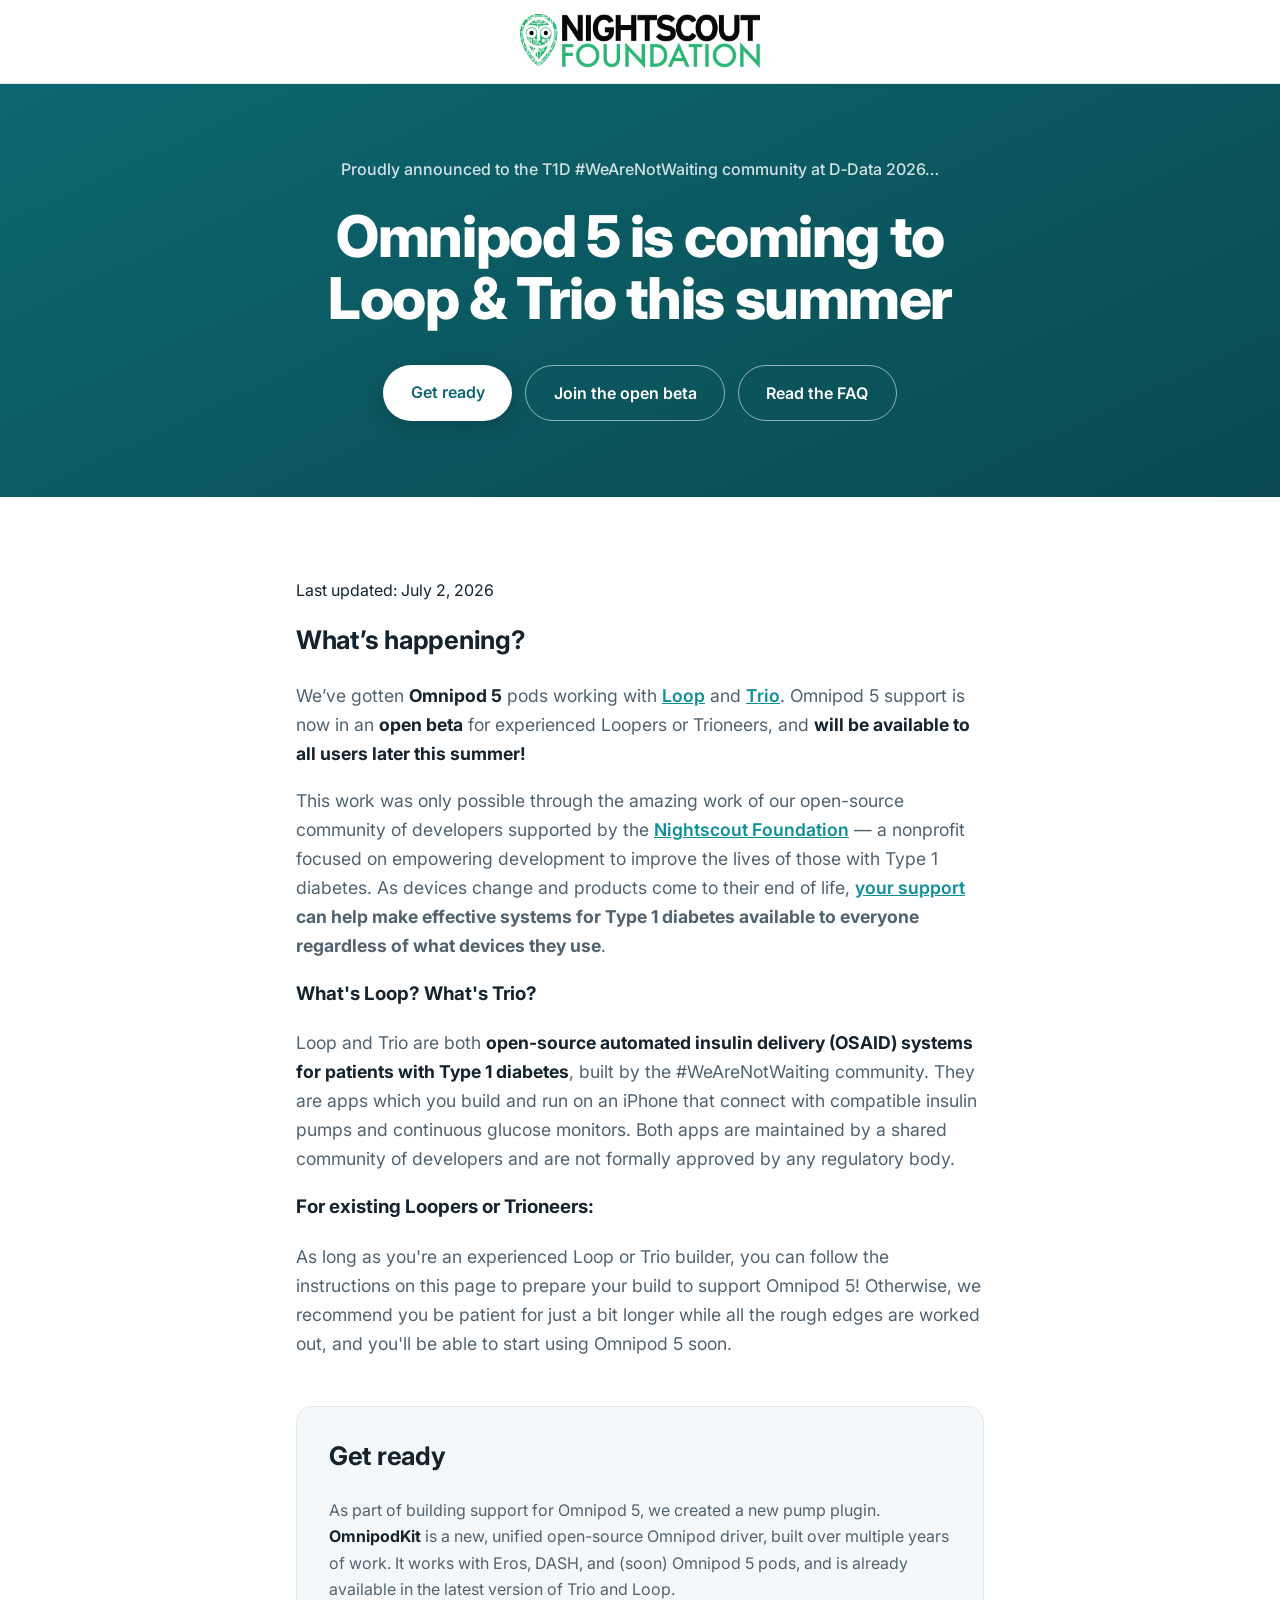
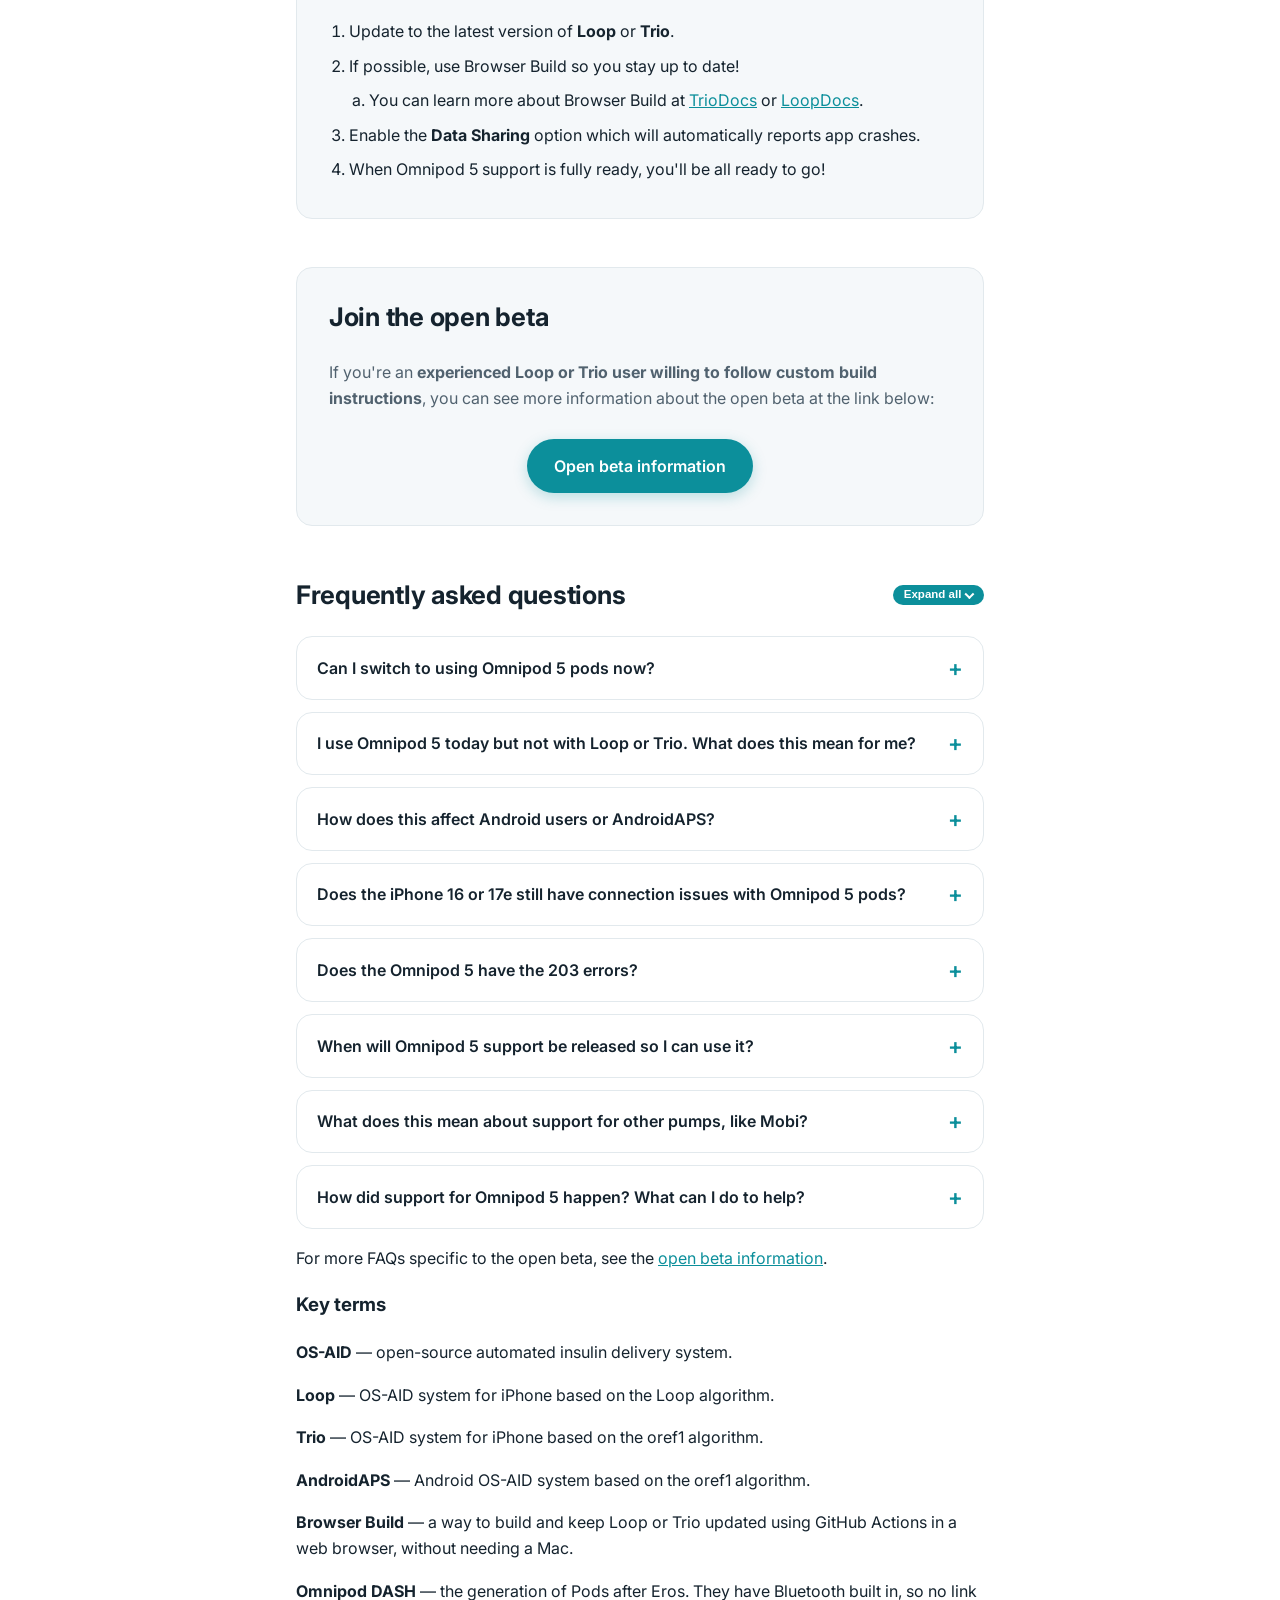
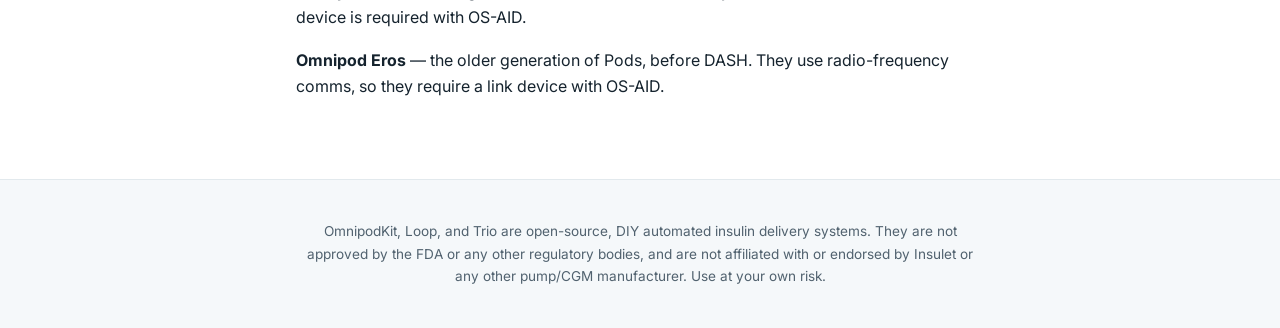
==== commit 673e0258: "CTA" ====
--- a/index.html
+++ b/index.html
@@ -62,9 +62,12 @@
         and <strong>will be available to all users later this summer!</strong>
       </p>
 
-      <p>This work was only possible through the amazing work of 
+      <p>This work was only possible through the amazing work of
         our open-source community of developers supported by the
-        <a href="https://nightscoutfoundation.org" target="_blank" rel="noopener">Nightscout Foundation</a>.</p>
+        <a href="https://www.nightscoutfoundation.org/new-products/p/direct-donation-apa26" target="_blank" rel="noopener">Nightscout Foundation</a>
+        &mdash; a nonprofit focused on empowering development to improve the lives of those with
+        Type&nbsp;1 diabetes.
+        As devices change and products come to their end of life, <b><a href="https://www.nightscoutfoundation.org/new-products/p/direct-donation-apa26" target="_blank" rel="noopener">your support</a> can help make effective systems for Type 1 diabetes available to everyone regardless of what devices they use</b>.</p>
 
 
         
@@ -231,6 +234,23 @@
         </div></div>
       </details>
 
+      <details itemprop="mainEntity" itemscope itemtype="https://schema.org/Question">
+        <summary itemprop="name">How did support for Omnipod&nbsp;5 happen? What can I do to help?</summary>
+        <meta itemprop="keywords" content="donate, donation, support, funding, contribute, volunteer, nightscout foundation, nonprofit, give back, how it happened">
+        <div class="answer" itemprop="acceptedAnswer" itemscope itemtype="https://schema.org/Answer"><div itemprop="text">
+          <p>
+            Loop and Trio are projects built and maintained entirely by volunteers,
+            and they will always be free to use. The Omnipod&nbsp;5 driver alone in
+            OmnipodKit represents years of volunteer work by open-source developers,
+            supported through the Nightscout Foundation. If these systems have helped
+            you and you&rsquo;d like to help support the community, the
+            <a href="https://www.nightscoutfoundation.org/new-products/p/direct-donation-apa26" target="_blank" rel="noopener">Nightscout Foundation</a>
+            is a nonprofit focused on empowering development to improve the lives of
+            those with Type&nbsp;1 diabetes and would be grateful for your support.
+          </p>
+        </div></div>
+      </details>
+
       <p>For more FAQs specific to the open beta, see the <a href="open-beta.html">open beta information</a>.</p>
     </section>
 
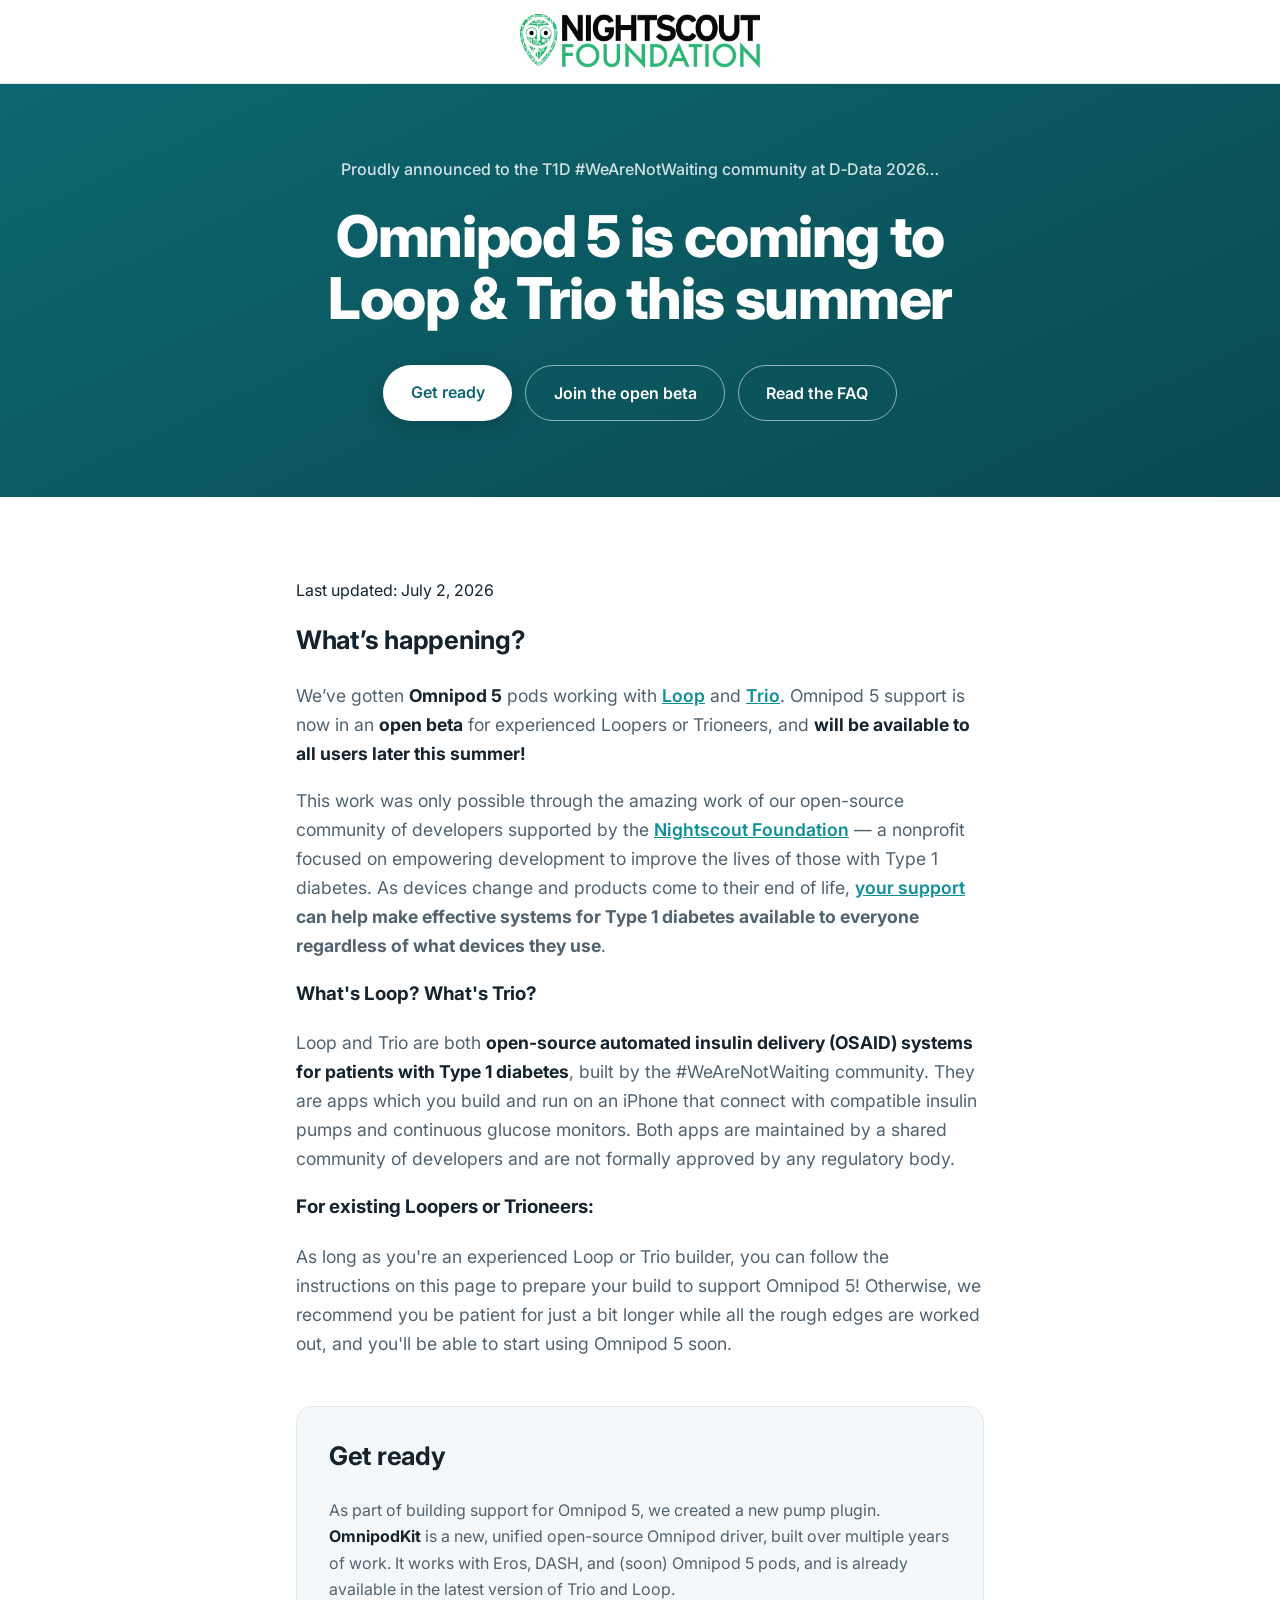
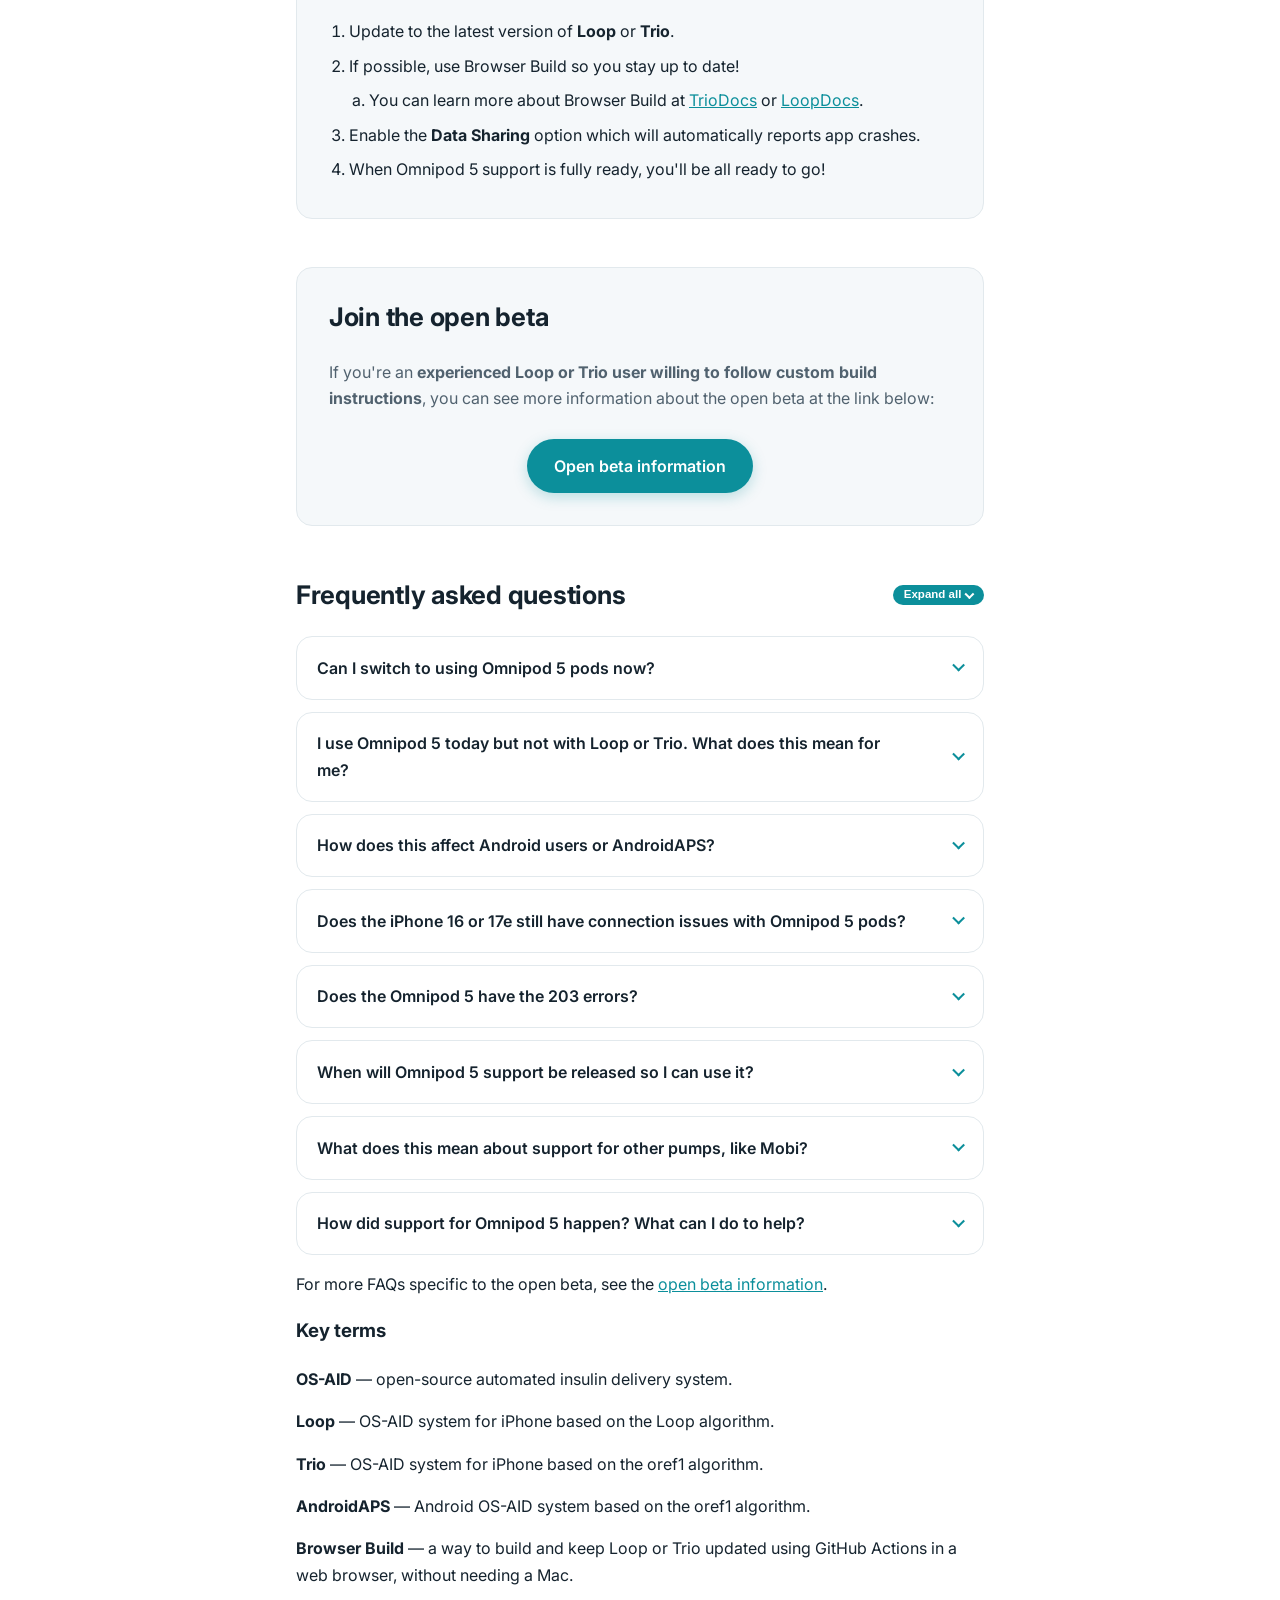
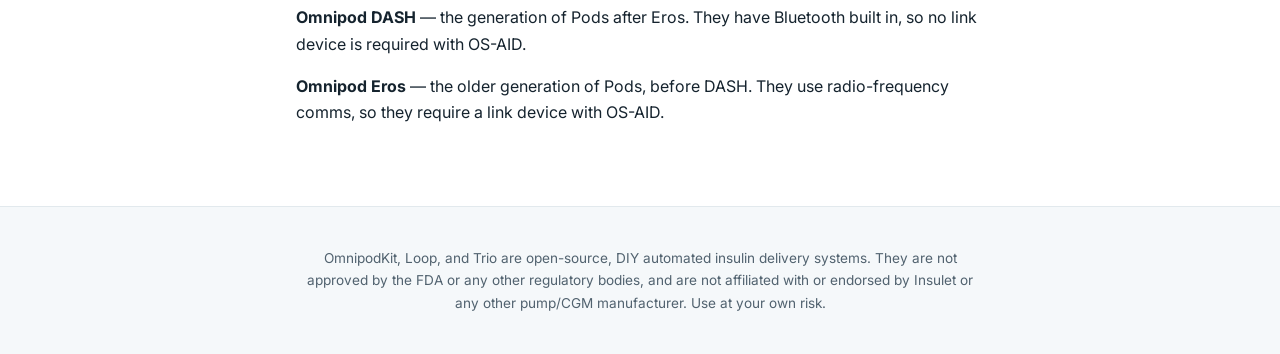
==== commit 8f0eed3d: "Add direct links to FAQ questions and chevron markers Each FAQ <details> gets a curated short id (ma" ====
--- a/index.html
+++ b/index.html
@@ -132,7 +132,7 @@
         </span>
       </h2>
 
-      <details itemprop="mainEntity" itemscope itemtype="https://schema.org/Question">
+      <details id="switch-now" itemprop="mainEntity" itemscope itemtype="https://schema.org/Question">
         <summary itemprop="name">Can I switch to using Omnipod 5 pods now?</summary>
         <meta itemprop="keywords" content="availability, available now, use today, ready, switch, open beta, custom build, omnipodkit, dash, eros, data sharing">
         <div class="answer" itemprop="acceptedAnswer" itemscope itemtype="https://schema.org/Answer"><div itemprop="text">
@@ -150,7 +150,7 @@
         </div></div>
       </details>
 
-      <details itemprop="mainEntity" itemscope itemtype="https://schema.org/Question">
+      <details id="current-o5-users" itemprop="mainEntity" itemscope itemtype="https://schema.org/Question">
         <summary itemprop="name">I use Omnipod 5 today but not with Loop or Trio. What does this mean for me?</summary>
         <meta itemprop="keywords" content="current omnipod 5 user, existing user, official app, insulet, controller, nothing changes">
         <div class="answer" itemprop="acceptedAnswer" itemscope itemtype="https://schema.org/Answer"><div itemprop="text">
@@ -163,7 +163,7 @@
         </div></div>
       </details>
 
-      <details itemprop="mainEntity" itemscope itemtype="https://schema.org/Question">
+      <details id="androidaps" itemprop="mainEntity" itemscope itemtype="https://schema.org/Question">
         <summary itemprop="name">How does this affect Android users or AndroidAPS?</summary>
         <meta itemprop="keywords" content="android, aaps, samsung, pixel, eta, timeline, discord, facebook">
         <div class="answer" itemprop="acceptedAnswer" itemscope itemtype="https://schema.org/Answer"><div itemprop="text">
@@ -185,7 +185,7 @@
         </div></div>
       </details>
 
-      <details itemprop="mainEntity" itemscope itemtype="https://schema.org/Question">
+      <details id="iphone-16-17e" itemprop="mainEntity" itemscope itemtype="https://schema.org/Question">
         <summary itemprop="name">Does the iPhone 16 or 17e still have connection issues with Omnipod 5 pods?</summary>
         <meta itemprop="keywords" content="iphone 16, iphone 17e, connection issues, bluetooth, disconnect, pairing, atlas, dash, compatibility, phone model">
         <div class="answer" itemprop="acceptedAnswer" itemscope itemtype="https://schema.org/Answer"><div itemprop="text">
@@ -196,7 +196,7 @@
         </div></div>
       </details>
 
-      <details itemprop="mainEntity" itemscope itemtype="https://schema.org/Question">
+      <details id="203-errors" itemprop="mainEntity" itemscope itemtype="https://schema.org/Question">
         <summary itemprop="name">Does the Omnipod 5 have the 203 errors?</summary>
         <meta itemprop="keywords" content="203 error, pod error, fault, failure, screamer, alarm, atlas">
         <div class="answer" itemprop="acceptedAnswer" itemscope itemtype="https://schema.org/Answer"><div itemprop="text">
@@ -208,7 +208,7 @@
         </div></div>
       </details>
 
-      <details itemprop="mainEntity" itemscope itemtype="https://schema.org/Question">
+      <details id="release-date" itemprop="mainEntity" itemscope itemtype="https://schema.org/Question">
         <summary itemprop="name">When will Omnipod 5 support be released so I can use it?</summary>
         <meta itemprop="keywords" content="release date, timeline, eta, when available, launch, summer, open beta, browser build">
         <div class="answer" itemprop="acceptedAnswer" itemscope itemtype="https://schema.org/Answer"><div itemprop="text">
@@ -221,7 +221,7 @@
       </details>
 
 
-      <details itemprop="mainEntity" itemscope itemtype="https://schema.org/Question">
+      <details id="other-pumps" itemprop="mainEntity" itemscope itemtype="https://schema.org/Question">
         <summary itemprop="name">What does this mean about support for other pumps, like Mobi?</summary>
         <meta itemprop="keywords" content="tandem mobi, t:slim, tslim, other pumps, new pumps, pump support">
         <div class="answer" itemprop="acceptedAnswer" itemscope itemtype="https://schema.org/Answer"><div itemprop="text">
@@ -234,7 +234,7 @@
         </div></div>
       </details>
 
-      <details itemprop="mainEntity" itemscope itemtype="https://schema.org/Question">
+      <details id="how-to-help" itemprop="mainEntity" itemscope itemtype="https://schema.org/Question">
         <summary itemprop="name">How did support for Omnipod&nbsp;5 happen? What can I do to help?</summary>
         <meta itemprop="keywords" content="donate, donation, support, funding, contribute, volunteer, nightscout foundation, nonprofit, give back, how it happened">
         <div class="answer" itemprop="acceptedAnswer" itemscope itemtype="https://schema.org/Answer"><div itemprop="text">
--- a/style.css
+++ b/style.css
@@ -183,15 +183,37 @@
 
 .faq summary::-webkit-details-marker { display: none; }
 
+/* Hover-revealed direct link to a question; margin-left: auto keeps it at
+   the right edge, just before the "+" marker. */
+.faq summary .faq-link {
+  display: inline-flex;
+  align-items: center;
+  margin-left: auto;
+  color: var(--accent);
+  opacity: 0;
+  transition: opacity 0.12s ease;
+}
+
+.faq summary:hover .faq-link,
+.faq summary .faq-link:focus-visible { opacity: 1; }
+
+@media (hover: none) {
+  .faq summary .faq-link { opacity: 0.45; }
+}
+
+/* Chevron marker: points down (v) when closed, up (^) when open. */
 .faq summary::after {
-  content: "+";
-  font-size: 1.4rem;
-  color: var(--accent);
+  content: "";
+  flex: none;
+  width: 0.45em;
+  height: 0.45em;
+  border-right: 2px solid var(--accent);
+  border-bottom: 2px solid var(--accent);
+  transform: translateY(-25%) rotate(45deg);
   transition: transform 0.2s ease;
-  line-height: 1;
-}
-
-.faq details[open] summary::after { transform: rotate(45deg); }
+}
+
+.faq details[open] summary::after { transform: translateY(25%) rotate(225deg); }
 
 .faq .answer {
   padding: 0 1.25rem 1.1rem;
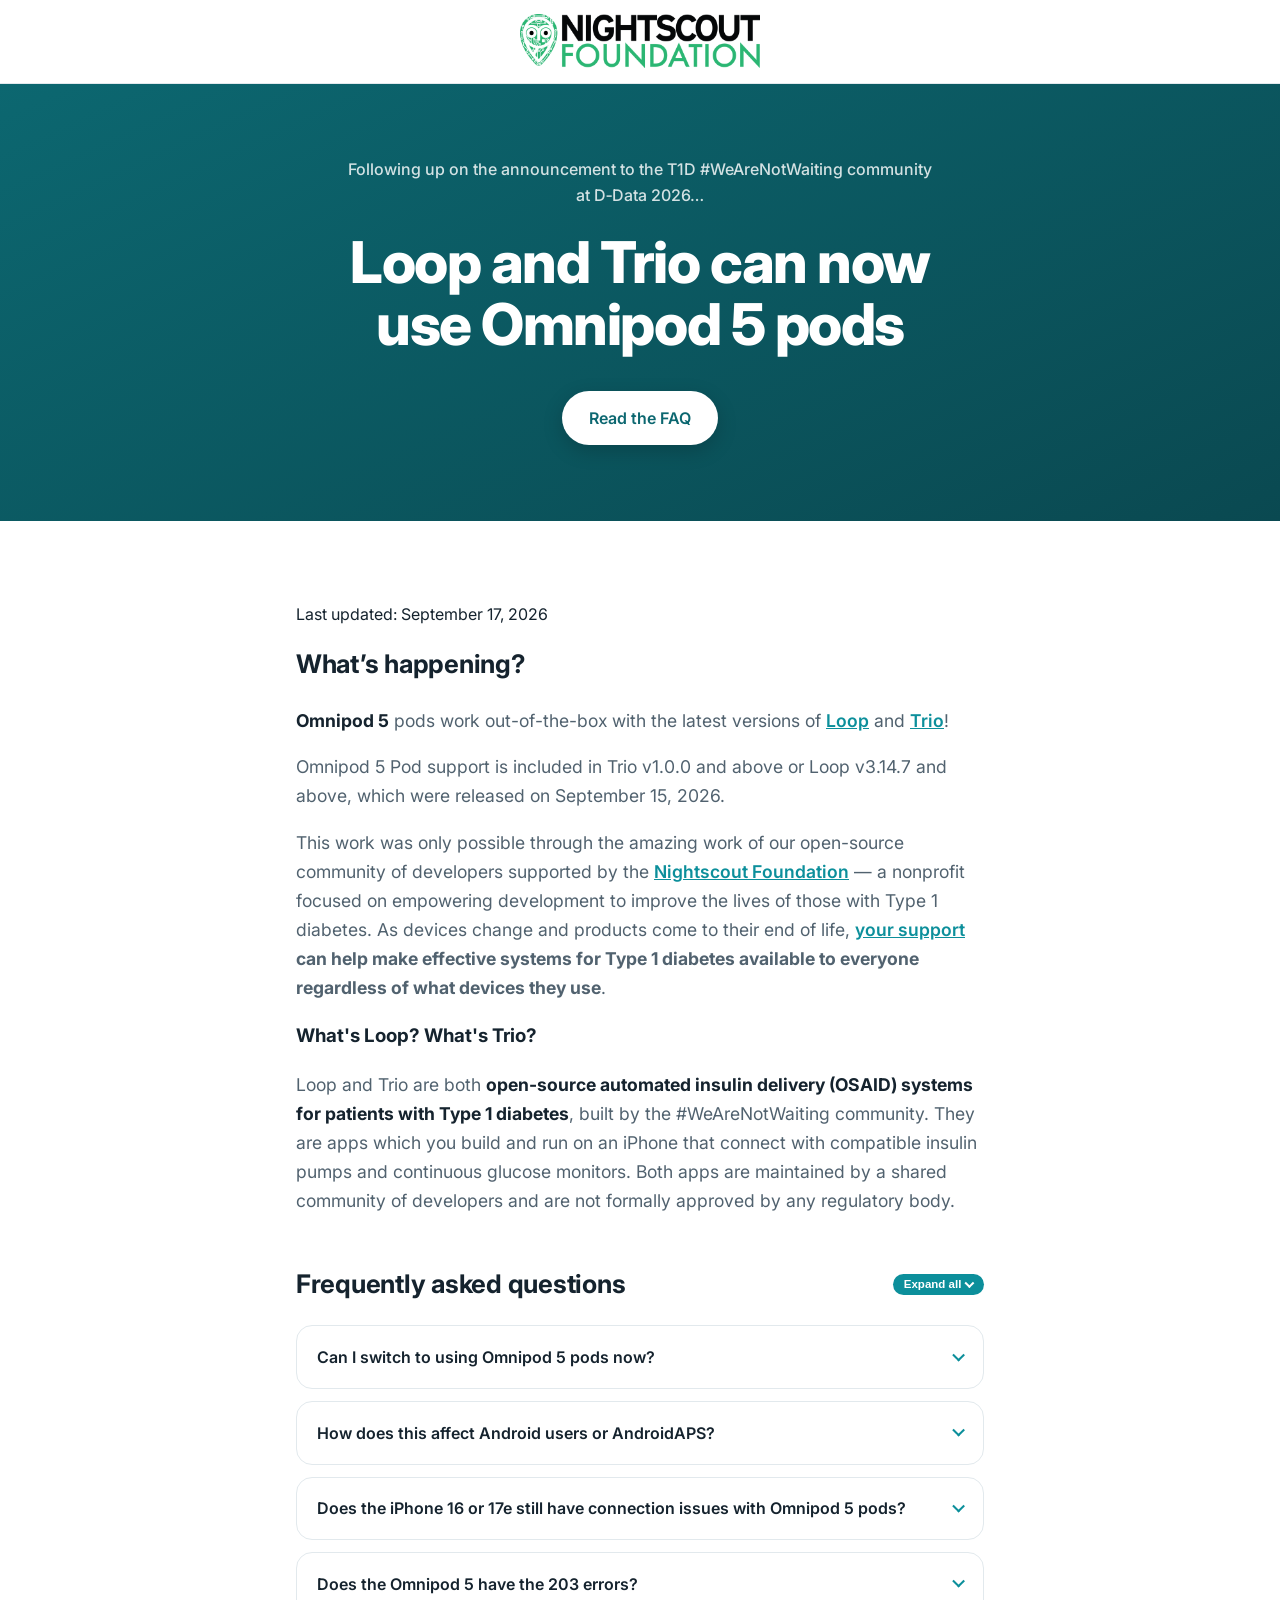
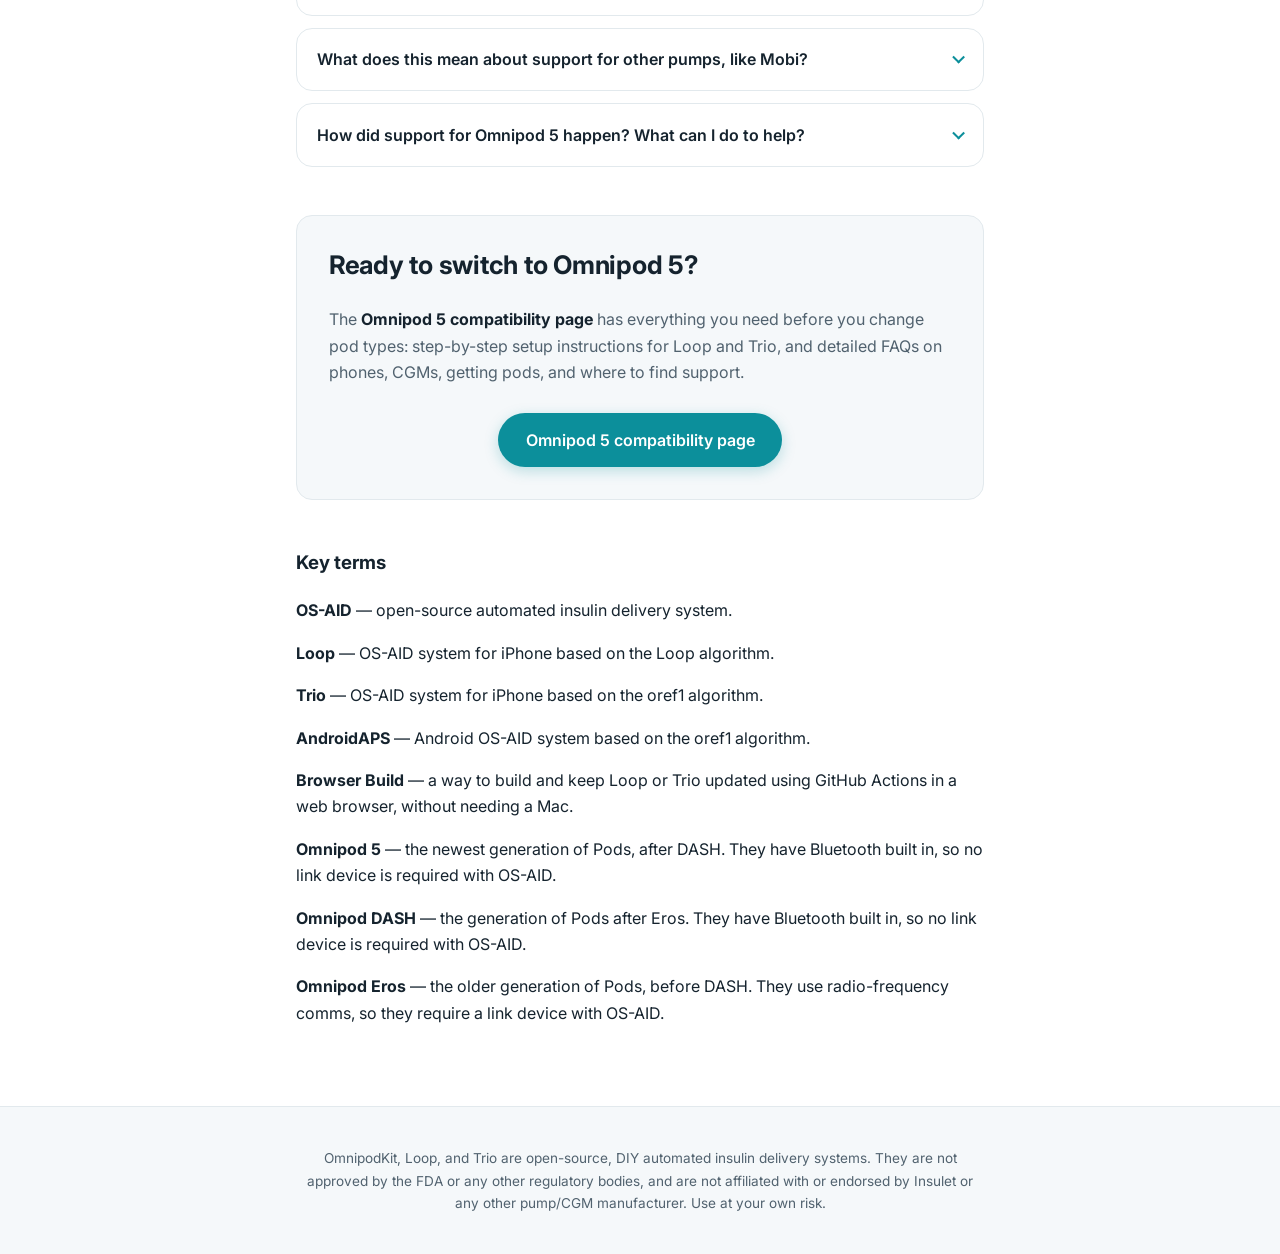
==== commit 83f73f6c: "Omnipod 5 launched in main Co-Authored-By: Claude Fable 5.1 <noreply@anthropic.com> Claude-Session: " ====
--- a/index.html
+++ b/index.html
@@ -3,14 +3,14 @@
 <head>
   <meta charset="utf-8">
   <meta name="viewport" content="width=device-width, initial-scale=1">
-  <title>Omnipod 5 &mdash; Open-Source AID</title>
-  <meta name="description" content="Omnipod 5 support is coming to Loop and Trio. Now in open beta.">
+  <title>Omnipod 5 Support for Loop and Trio</title>
+  <meta name="description" content="Loop and Trio open-source insulin delivery systems now have full support for Omnipod 5 Pods.">
   <link rel="canonical" href="https://nightscout.github.io/omnipod-five/">
   <link rel="icon" type="image/x-icon" href="favicon.ico">
   <meta name="theme-color" content="#0c6770">
   <meta property="og:site_name" content="Omnipod 5 Open-Source AID">
-  <meta property="og:title" content="Omnipod 5 is coming to Loop &amp; Trio this summer">
-  <meta property="og:description" content="Omnipod 5 support is coming to Loop and Trio. Now in open beta.">
+  <meta property="og:title" content="Loop and Trio now support Omnipod 5 Pods">
+  <meta property="og:description" content="Loop and Trio open-source insulin delivery systems now have full support for Omnipod 5 Pods.">
   <meta property="og:url" content="https://nightscout.github.io/omnipod-five/">
   <meta property="og:type" content="website">
   <meta property="og:image" content="https://nightscout.github.io/omnipod-five/og-image.png">
@@ -18,8 +18,8 @@
   <meta property="og:image:height" content="630">
   <meta property="og:image:alt" content="Nightscout Foundation logo">
   <meta name="twitter:card" content="summary_large_image">
-  <meta name="twitter:title" content="Omnipod 5 is coming to Loop &amp; Trio this summer">
-  <meta name="twitter:description" content="Omnipod 5 support is coming to Loop and Trio. Now in open beta.">
+  <meta name="twitter:title" content="Loop and Trio now support Omnipod 5 Pods">
+  <meta name="twitter:description" content="Loop and Trio open-source insulin delivery systems now have full support for Omnipod 5 Pods.">
   <meta name="twitter:image" content="https://nightscout.github.io/omnipod-five/og-image.png">
   <link rel="preconnect" href="https://fonts.googleapis.com">
   <link rel="preconnect" href="https://fonts.gstatic.com" crossorigin>
@@ -37,29 +37,28 @@
   <header class="hero">
     <div class="wrap">
       <p class="kicker">
-        Proudly announced to the T1D #WeAreNotWaiting community at
+        Following up on the announcement to the T1D #WeAreNotWaiting community at
         <span class="nowrap">D&#8209;Data&nbsp;2026&hellip;</span>
       </p>
-      <h1>Omnipod&nbsp;5 is coming to Loop &amp; Trio this summer</h1>
+      <h1>Loop and Trio can now use Omnipod&nbsp;5 pods</h1>
       <div class="cta-row">
-        <a class="btn btn-primary" href="#help">Get ready</a>
-        <a class="btn btn-ghost" href="#open-beta">Join the open beta</a>
-        <a class="btn btn-ghost" href="#faq">Read the FAQ</a>
+        <a class="btn btn-primary" href="#faq">Read the FAQ</a>
       </div>
     </div>
   </header>
 
   <main class="wrap">
-    <p>Last updated: July 2, 2026</p>
+    <p>Last updated: September 17, 2026</p>
     <section id="about" class="about">
       <h2>What&rsquo;s happening?</h2>
       <p>
-        We&rsquo;ve gotten <strong>Omnipod&nbsp;5</strong> pods working with
-        
+        <strong>Omnipod&nbsp;5</strong> pods work out-of-the-box with the latest versions of
         <a href="https://loopdocs.org" target="_blank" rel="noopener">Loop</a> and
-        <a href="https://triodocs.org" target="_blank" rel="noopener">Trio</a>. 
-        Omnipod 5 support is now in an <strong>open beta</strong> for experienced Loopers or Trioneers,
-        and <strong>will be available to all users later this summer!</strong>
+        <a href="https://triodocs.org" target="_blank" rel="noopener">Trio</a>!
+      </p>
+      <p>
+        Omnipod&nbsp;5 Pod support is included in Trio&nbsp;v1.0.0 and above or Loop&nbsp;v3.14.7 and above,
+        which were released on September&nbsp;15,&nbsp;2026.
       </p>
 
       <p>This work was only possible through the amazing work of
@@ -69,7 +68,6 @@
         Type&nbsp;1 diabetes.
         As devices change and products come to their end of life, <b><a href="https://www.nightscoutfoundation.org/new-products/p/direct-donation-apa26" target="_blank" rel="noopener">your support</a> can help make effective systems for Type 1 diabetes available to everyone regardless of what devices they use</b>.</p>
 
-
         
       <h3>What's Loop? What's Trio?</h3>
       <p>
@@ -77,51 +75,6 @@
         They are apps which you build and run on an iPhone that connect with compatible insulin pumps and continuous glucose monitors.
         Both apps are maintained by a shared community of developers and are not formally approved by any regulatory body.
       </p>
-
-      <h3>For existing Loopers or Trioneers:</h3>
-      <p>As long as you're an experienced Loop or Trio builder, you can follow the instructions on this page to prepare your build to support Omnipod 5!
-
-       Otherwise, we recommend you be patient for just a bit longer while all the rough edges are worked out, and you'll be able to start using Omnipod 5 soon.
-      </p>
-
-
-    </section>
-
-    <section id="help" class="callout">
-      <h2>Get ready</h2>
-      <p>
-        As part of building support for Omnipod 5, we created a new pump plugin. 
-        <strong>OmnipodKit</strong> is a new, unified open-source Omnipod driver,
-        built over multiple years of work. It works with Eros, DASH, and (soon) 
-        Omnipod&nbsp;5 pods, and is already available in the latest version of Trio
-        and Loop.
-      </p>
-      <ol>
-        <li>Update to the latest version of <strong>Loop</strong> or <strong>Trio</strong>.</li>
-        <li>If possible, use Browser Build so you stay up to date!
-          <ol type="a">
-            <li>You can learn more about Browser Build at <a href="https://triodocs.org/install/build/browser/browser-build-overview/">TrioDocs</a> or <a href="https://loopkit.github.io/loopdocs/browser/bb-overview/">LoopDocs</a>.</li>
-          </ol>
-        </li>
-        <li>Enable the <strong>Data Sharing</strong> option which will automatically reports app crashes.</li>
-        <li>When Omnipod 5 support is fully ready, you'll be all ready to go!</li>
-      </ol>
-    </section>
-
-
-
-
-
-
-    <section id="open-beta" class="callout">
-      <h2>Join the open beta</h2>
-      <p>
-        If you're an <b>experienced Loop or Trio user willing to follow custom build instructions</b>, you can see more information about the open beta at the link below:
-      </p>
-
-      <div class="cta-row">
-        <a class="btn" href="open-beta.html">Open beta information</a>
-      </div>
 
     </section>
 
@@ -134,31 +87,16 @@
 
       <details id="switch-now" itemprop="mainEntity" itemscope itemtype="https://schema.org/Question">
         <summary itemprop="name">Can I switch to using Omnipod 5 pods now?</summary>
-        <meta itemprop="keywords" content="availability, available now, use today, ready, switch, open beta, custom build, omnipodkit, dash, eros, data sharing">
-        <div class="answer" itemprop="acceptedAnswer" itemscope itemtype="https://schema.org/Answer"><div itemprop="text">
-          <p>
-            We&rsquo;re excited too - <b>BUT Omnipod 5 support is not available in Trio or Loop yet</b> unless you are an advanced user willing to follow custom build instructions!
-            However, OmnipodKit is already available in the latest
-            versions of Trio and Loop for users of DASH and Eros pods.
-          </p>
-          <p>
-            Our developers have put
-            multiple years of work into a unified pump driver that works with Eros,
-            DASH, and Omnipod&nbsp;5 pods. You can help us by enabling the Data Sharing
-            option while continuing to use your current DASH or Eros pods.
-          </p>
-        </div></div>
-      </details>
-
-      <details id="current-o5-users" itemprop="mainEntity" itemscope itemtype="https://schema.org/Question">
-        <summary itemprop="name">I use Omnipod 5 today but not with Loop or Trio. What does this mean for me?</summary>
-        <meta itemprop="keywords" content="current omnipod 5 user, existing user, official app, insulet, controller, nothing changes">
-        <div class="answer" itemprop="acceptedAnswer" itemscope itemtype="https://schema.org/Answer"><div itemprop="text">
-          <p>
-            Loop and Trio are community-maintained applications for those who were not waiting for
-            advanced algorithms to control their type 1 diabetes. <b>If Omnipod 5 is working for you,
-              great! Nothing is changing.</b> This announcement brings more options to existing users of Loop and Trio
-              who use other pumps or pods.
+        <meta itemprop="keywords" content="availability, available now, use today, ready, switch, main branch, update, omnipodkit, dash, eros, 203 errors, atlas, version, v1.0.0, v3.14.7">
+        <div class="answer" itemprop="acceptedAnswer" itemscope itemtype="https://schema.org/Answer"><div itemprop="text">
+          <p>
+            <b>Yes!</b> Omnipod&nbsp;5 support, along with a fix which reduces the frequency of 203 errors with DASH Atlas pods, is now in the
+            main branches of both Loop and Trio. Update your app to the latest version, then
+            switch your pod type to Omnipod&nbsp;5.
+          </p>
+          <p>
+            See the <a href="compatibility.html">Omnipod&nbsp;5 compatibility page</a> for known
+            limitations, setup instructions, and more detailed FAQs.
           </p>
         </div></div>
       </details>
@@ -168,7 +106,7 @@
         <meta itemprop="keywords" content="android, aaps, samsung, pixel, eta, timeline, discord, facebook">
         <div class="answer" itemprop="acceptedAnswer" itemscope itemtype="https://schema.org/Answer"><div itemprop="text">
           <p>
-            Loop and Trio are for iOS (iPhone) only. Once Omnipod 5 support has launched,
+            Loop and Trio are for iOS (iPhone) only. If you are very keen to use Omnipod 5 pods,
             you can get an iPhone and switch to Loop or Trio.
           </p>
           <p>
@@ -178,9 +116,7 @@
           <p>
             You can keep up to date on development progress by monitoring the
             <a href="https://www.facebook.com/groups/1900195340201874/" target="_blank" rel="noopener">AAPS Users Facebook group</a>
-            or the <a href="https://discord.gg/unXQHEEYtF" target="_blank" rel="noopener">WeAreNotWaiting Discord server</a>. Tentatively, the AndroidAPS
-            developers hope to support Omnipod&nbsp;5 by the end of the year &mdash;
-            however, there is still much additional work needed.
+            or the <a href="https://discord.gg/unXQHEEYtF" target="_blank" rel="noopener">WeAreNotWaiting Discord server</a>.
           </p>
         </div></div>
       </details>
@@ -198,28 +134,19 @@
 
       <details id="203-errors" itemprop="mainEntity" itemscope itemtype="https://schema.org/Question">
         <summary itemprop="name">Does the Omnipod 5 have the 203 errors?</summary>
-        <meta itemprop="keywords" content="203 error, pod error, fault, failure, screamer, alarm, atlas">
+        <meta itemprop="keywords" content="203 error, pod error, fault, failure, screamer, alarm, atlas, dash, bluetooth, main branch">
         <div class="answer" itemprop="acceptedAnswer" itemscope itemtype="https://schema.org/Answer"><div itemprop="text">
           <p>
             We can&rsquo;t guarantee you won&rsquo;t encounter a 203 error or any other
             error, but at this time there has been no indication that the frequency of
             203 errors persists with Omnipod&nbsp;5 pods.
           </p>
-        </div></div>
-      </details>
-
-      <details id="release-date" itemprop="mainEntity" itemscope itemtype="https://schema.org/Question">
-        <summary itemprop="name">When will Omnipod 5 support be released so I can use it?</summary>
-        <meta itemprop="keywords" content="release date, timeline, eta, when available, launch, summer, open beta, browser build">
-        <div class="answer" itemprop="acceptedAnswer" itemscope itemtype="https://schema.org/Answer"><div itemprop="text">
-          <p class="soon">When it&rsquo;s ready&trade;&#65039;</p> - likely by the end of the summer.
-          <p>
-            If you are familiar with building Loop or Trio, you can follow the open beta instructions above.
-            Alternatively, just keep your app updated via Browser Build and you'll get support for Omnipod 5 when it's fully ready.
-          </p>
-        </div></div>
-      </details>
-
+          <p>
+            Also, if you update your Loop or Trio app to the latest version on the main branch,
+            you&rsquo;ll get a fix which reduces the frequency of 203 errors with DASH Atlas pods.
+          </p>
+        </div></div>
+      </details>
 
       <details id="other-pumps" itemprop="mainEntity" itemscope itemtype="https://schema.org/Question">
         <summary itemprop="name">What does this mean about support for other pumps, like Mobi?</summary>
@@ -228,7 +155,7 @@
           <p>
             The same developers working on Omnipod&nbsp;5 are also working on Mobi.
             Omnipod&nbsp;5 took priority due to the drastic increase in 203 errors and
-            iPhone 16/17e communication issues. We are still working on Tandem Mobi and
+            iPhone 16/17e communication issues. We are still working on Mobi and
             hope to have an update for you&hellip; soon&trade;&#65039;&hellip;
           </p>
         </div></div>
@@ -251,20 +178,31 @@
         </div></div>
       </details>
 
-      <p>For more FAQs specific to the open beta, see the <a href="open-beta.html">open beta information</a>.</p>
-    </section>
-
-    <p></p>
-
+    </section>
+
+    <section id="compatibility" class="callout">
+      <h2>Ready to switch to Omnipod&nbsp;5?</h2>
+      <p>
+        The <strong>Omnipod&nbsp;5 compatibility page</strong> has everything you need before you change pod types:
+        step-by-step setup instructions for Loop and Trio, and detailed FAQs on
+        phones, CGMs, getting pods, and where to find support.
+      </p>
+      <div class="cta-row">
+        <a class="btn" href="compatibility.html">Omnipod&nbsp;5 compatibility page</a>
+      </div>
+    </section>
+
+    <section id="key-terms" class="key-terms">
       <h3>Key terms</h3>
       <p><strong>OS-AID</strong> &mdash; open-source automated insulin delivery system.</p>
       <p><strong>Loop</strong> &mdash; OS-AID system for iPhone based on the Loop algorithm.</p>
       <p><strong>Trio</strong> &mdash; OS-AID system for iPhone based on the oref1 algorithm.</p>
       <p><strong>AndroidAPS</strong> &mdash; Android OS-AID system based on the oref1 algorithm.</p>
       <p><strong>Browser Build</strong> &mdash; a way to build and keep Loop or Trio updated using GitHub Actions in a web browser, without needing a Mac.</p>
+      <p><strong>Omnipod 5</strong> &mdash; the newest generation of Pods, after DASH. They have Bluetooth built in, so no link device is required with OS-AID.</p>
       <p><strong>Omnipod DASH</strong> &mdash; the generation of Pods after Eros. They have Bluetooth built in, so no link device is required with OS-AID.</p>
       <p><strong>Omnipod Eros</strong> &mdash; the older generation of Pods, before DASH. They use radio-frequency comms, so they require a link device with OS-AID.</p>
-
+    </section>
   </main>
 
   <footer class="site-footer">
--- a/style.css
+++ b/style.css
@@ -15,6 +15,10 @@
 
 html { scroll-behavior: smooth; }
 
+/* Avoid a lone word on the last line of headings, questions, and paragraphs. */
+h1, h2, h3, .faq-toc a { text-wrap: balance; }
+p, li { text-wrap: pretty; }
+
 body {
   margin: 0;
   background: var(--bg);
@@ -95,7 +99,7 @@
   font-size: 1rem;
   text-decoration: none;
   transition: transform 0.12s ease, background 0.12s ease, box-shadow 0.12s ease;
-  /* Default appearance (used on light backgrounds, e.g. the open-beta callout) */
+  /* Default appearance (used on light backgrounds, e.g. the compatibility page callout) */
   background: var(--accent);
   color: #fff;
   box-shadow: 0 4px 14px rgba(12, 143, 155, 0.25);
@@ -129,6 +133,15 @@
 
 h2 {
   font-size: 1.6rem;
+  letter-spacing: -0.01em;
+  margin: 0 0 1.25rem;
+}
+
+/* Large intro statement below the hero (compatibility subpage) */
+.lede {
+  font-size: 1.35rem;
+  font-weight: 600;
+  line-height: 1.4;
   letter-spacing: -0.01em;
   margin: 0 0 1.25rem;
 }
@@ -246,7 +259,7 @@
   color: var(--fg-soft);
 }
 
-/* FAQ band with side table of contents (open-beta subpage) */
+/* FAQ band with side table of contents (compatibility subpage) */
 .faq-band {
   border-top: 1px solid var(--border);
   margin-top: 3rem;
@@ -413,7 +426,7 @@
   .faq-toc a.active { border-color: var(--accent); }
 }
 
-/* Warning callout (open-beta subpage) */
+/* Warning callout (compatibility subpage) */
 .warning {
   background: #fff8e6;
   border: 1px solid #f0d68a;
@@ -443,7 +456,7 @@
   padding: 0.75rem 0 0.25rem;
 }
 
-/* Setup instructions band (open-beta subpage) */
+/* Setup instructions band (compatibility subpage) */
 .setup-band {
   border-top: 1px solid var(--border);
   padding: 3rem 0 1rem;
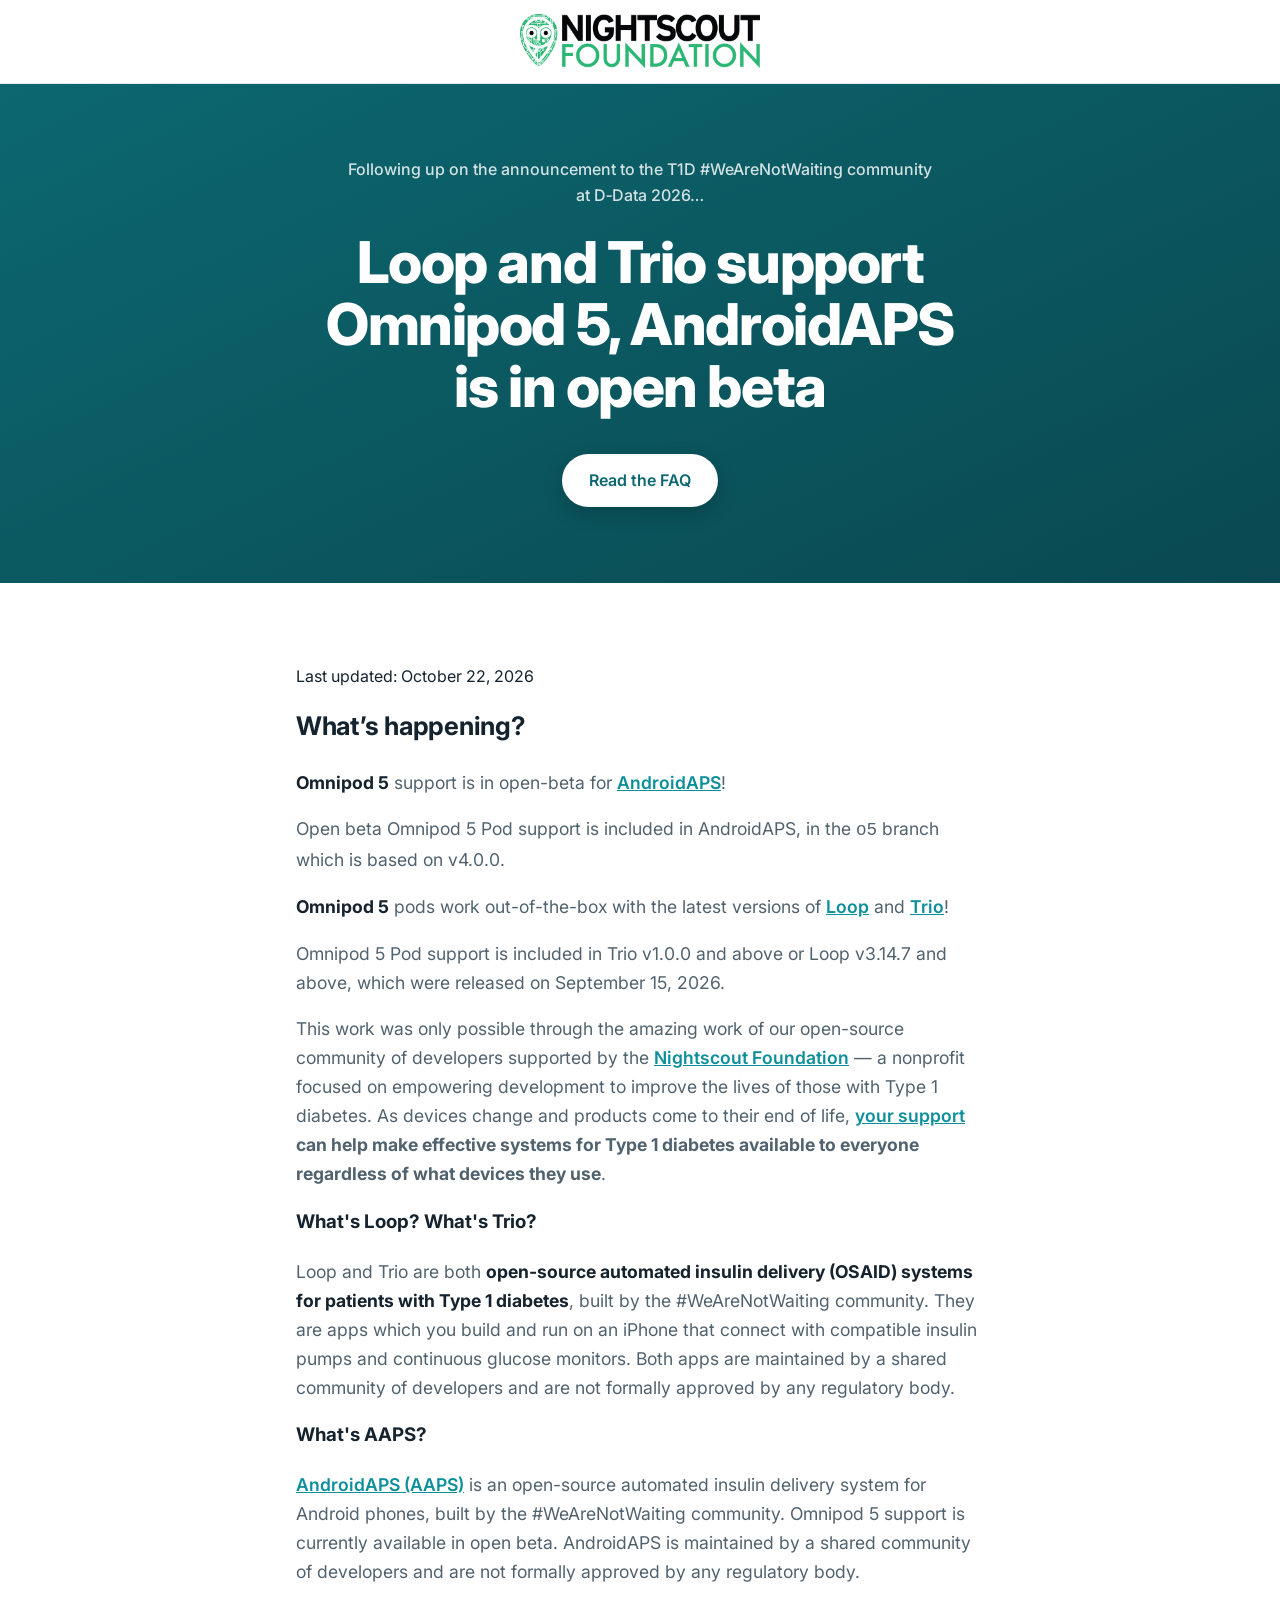
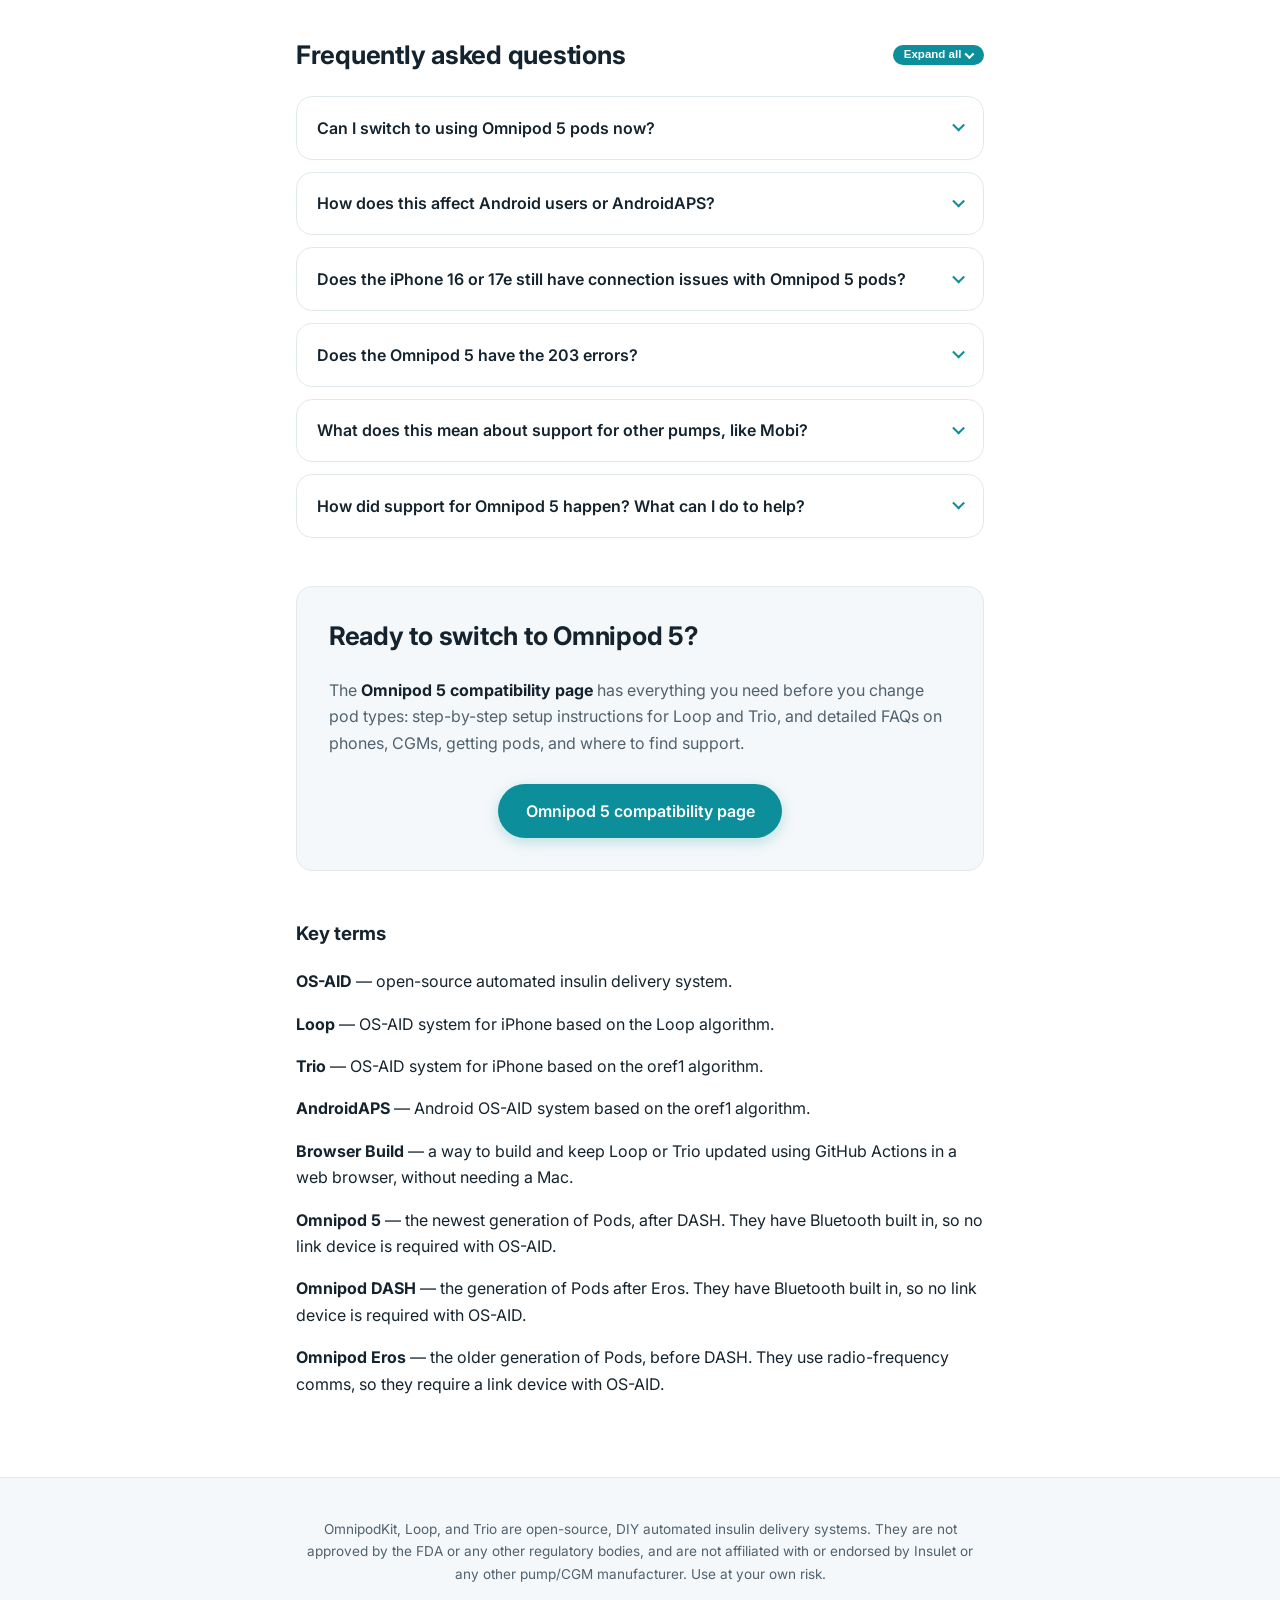
==== commit d49f2478: "Add info about AndroidAPS open beta" ====
--- a/index.html
+++ b/index.html
@@ -3,14 +3,14 @@
 <head>
   <meta charset="utf-8">
   <meta name="viewport" content="width=device-width, initial-scale=1">
-  <title>Omnipod 5 Support for Loop and Trio</title>
-  <meta name="description" content="Loop and Trio open-source insulin delivery systems now have full support for Omnipod 5 Pods.">
+  <title>Omnipod 5 Support for Loop, Trio, and AndroidAPS</title>
+  <meta name="description" content="Loop and Trio support Omnipod 5 Pods, and open beta testing is now available for AndroidAPS.">
   <link rel="canonical" href="https://nightscout.github.io/omnipod-five/">
   <link rel="icon" type="image/x-icon" href="favicon.ico">
   <meta name="theme-color" content="#0c6770">
   <meta property="og:site_name" content="Omnipod 5 Open-Source AID">
-  <meta property="og:title" content="Loop and Trio now support Omnipod 5 Pods">
-  <meta property="og:description" content="Loop and Trio open-source insulin delivery systems now have full support for Omnipod 5 Pods.">
+  <meta property="og:title" content="Omnipod 5 support for Loop, Trio, and AndroidAPS">
+  <meta property="og:description" content="Loop and Trio support Omnipod 5 Pods, and open beta testing is now available for AndroidAPS.">
   <meta property="og:url" content="https://nightscout.github.io/omnipod-five/">
   <meta property="og:type" content="website">
   <meta property="og:image" content="https://nightscout.github.io/omnipod-five/og-image.png">
@@ -18,8 +18,8 @@
   <meta property="og:image:height" content="630">
   <meta property="og:image:alt" content="Nightscout Foundation logo">
   <meta name="twitter:card" content="summary_large_image">
-  <meta name="twitter:title" content="Loop and Trio now support Omnipod 5 Pods">
-  <meta name="twitter:description" content="Loop and Trio open-source insulin delivery systems now have full support for Omnipod 5 Pods.">
+  <meta name="twitter:title" content="Omnipod 5 support for Loop, Trio, and AndroidAPS">
+  <meta name="twitter:description" content="Loop and Trio support Omnipod 5 Pods, and open beta testing is now available for AndroidAPS.">
   <meta name="twitter:image" content="https://nightscout.github.io/omnipod-five/og-image.png">
   <link rel="preconnect" href="https://fonts.googleapis.com">
   <link rel="preconnect" href="https://fonts.gstatic.com" crossorigin>
@@ -40,7 +40,7 @@
         Following up on the announcement to the T1D #WeAreNotWaiting community at
         <span class="nowrap">D&#8209;Data&nbsp;2026&hellip;</span>
       </p>
-      <h1>Loop and Trio can now use Omnipod&nbsp;5 pods</h1>
+      <h1>Loop and Trio support Omnipod&nbsp;5, AndroidAPS is in open beta</h1>
       <div class="cta-row">
         <a class="btn btn-primary" href="#faq">Read the FAQ</a>
       </div>
@@ -48,9 +48,16 @@
   </header>
 
   <main class="wrap">
-    <p>Last updated: September 17, 2026</p>
+    <p>Last updated: October 22, 2026</p>
     <section id="about" class="about">
       <h2>What&rsquo;s happening?</h2>
+      <p>
+        <strong>Omnipod&nbsp;5</strong> support is in open-beta for 
+        <a href="https://loopdocs.org" target="_blank" rel="noopener">AndroidAPS</a>!
+      </p>
+      <p>
+        Open beta Omnipod&nbsp;5 Pod support is included in AndroidAPS, in the <code>o5</code> branch which is based on v4.0.0.
+      </p>
       <p>
         <strong>Omnipod&nbsp;5</strong> pods work out-of-the-box with the latest versions of
         <a href="https://loopdocs.org" target="_blank" rel="noopener">Loop</a> and
@@ -75,6 +82,12 @@
         They are apps which you build and run on an iPhone that connect with compatible insulin pumps and continuous glucose monitors.
         Both apps are maintained by a shared community of developers and are not formally approved by any regulatory body.
       </p>
+      <h3>What's AAPS?</h3>
+      <p>
+        <a href="https://androidaps.readthedocs.io/en/latest/" target="_blank" rel="noopener">AndroidAPS (AAPS)</a>
+        is an open-source automated insulin delivery system for Android phones, built by the #WeAreNotWaiting community.
+        Omnipod&nbsp;5 support is currently available in open beta. AndroidAPS is maintained by a shared community of developers and are not formally approved by any regulatory body.
+      </p>
 
     </section>
 
@@ -107,14 +120,15 @@
         <div class="answer" itemprop="acceptedAnswer" itemscope itemtype="https://schema.org/Answer"><div itemprop="text">
           <p>
             Loop and Trio are for iOS (iPhone) only. If you are very keen to use Omnipod 5 pods,
-            you can get an iPhone and switch to Loop or Trio.
-          </p>
-          <p>
-            While we don't have anything to announce today, there is work being done on supporting
-            Omnipod 5 in AndroidAPS - it is just not ready and doesn't currently have an ETA.
-          </p>
-          <p>
-            You can keep up to date on development progress by monitoring the
+            you can join the AndroidAPS open beta on Android or get an iPhone and switch to Loop or Trio.
+          </p>
+          <p>
+            Omnipod&nbsp;5 support is now available in the AndroidAPS open beta. This is beta
+            software, so review the AAPS guidance and make sure you understand the risks before
+            using it.
+          </p>
+          <p>
+            For open beta information and updates, monitor the
             <a href="https://www.facebook.com/groups/1900195340201874/" target="_blank" rel="noopener">AAPS Users Facebook group</a>
             or the <a href="https://discord.gg/unXQHEEYtF" target="_blank" rel="noopener">WeAreNotWaiting Discord server</a>.
           </p>
